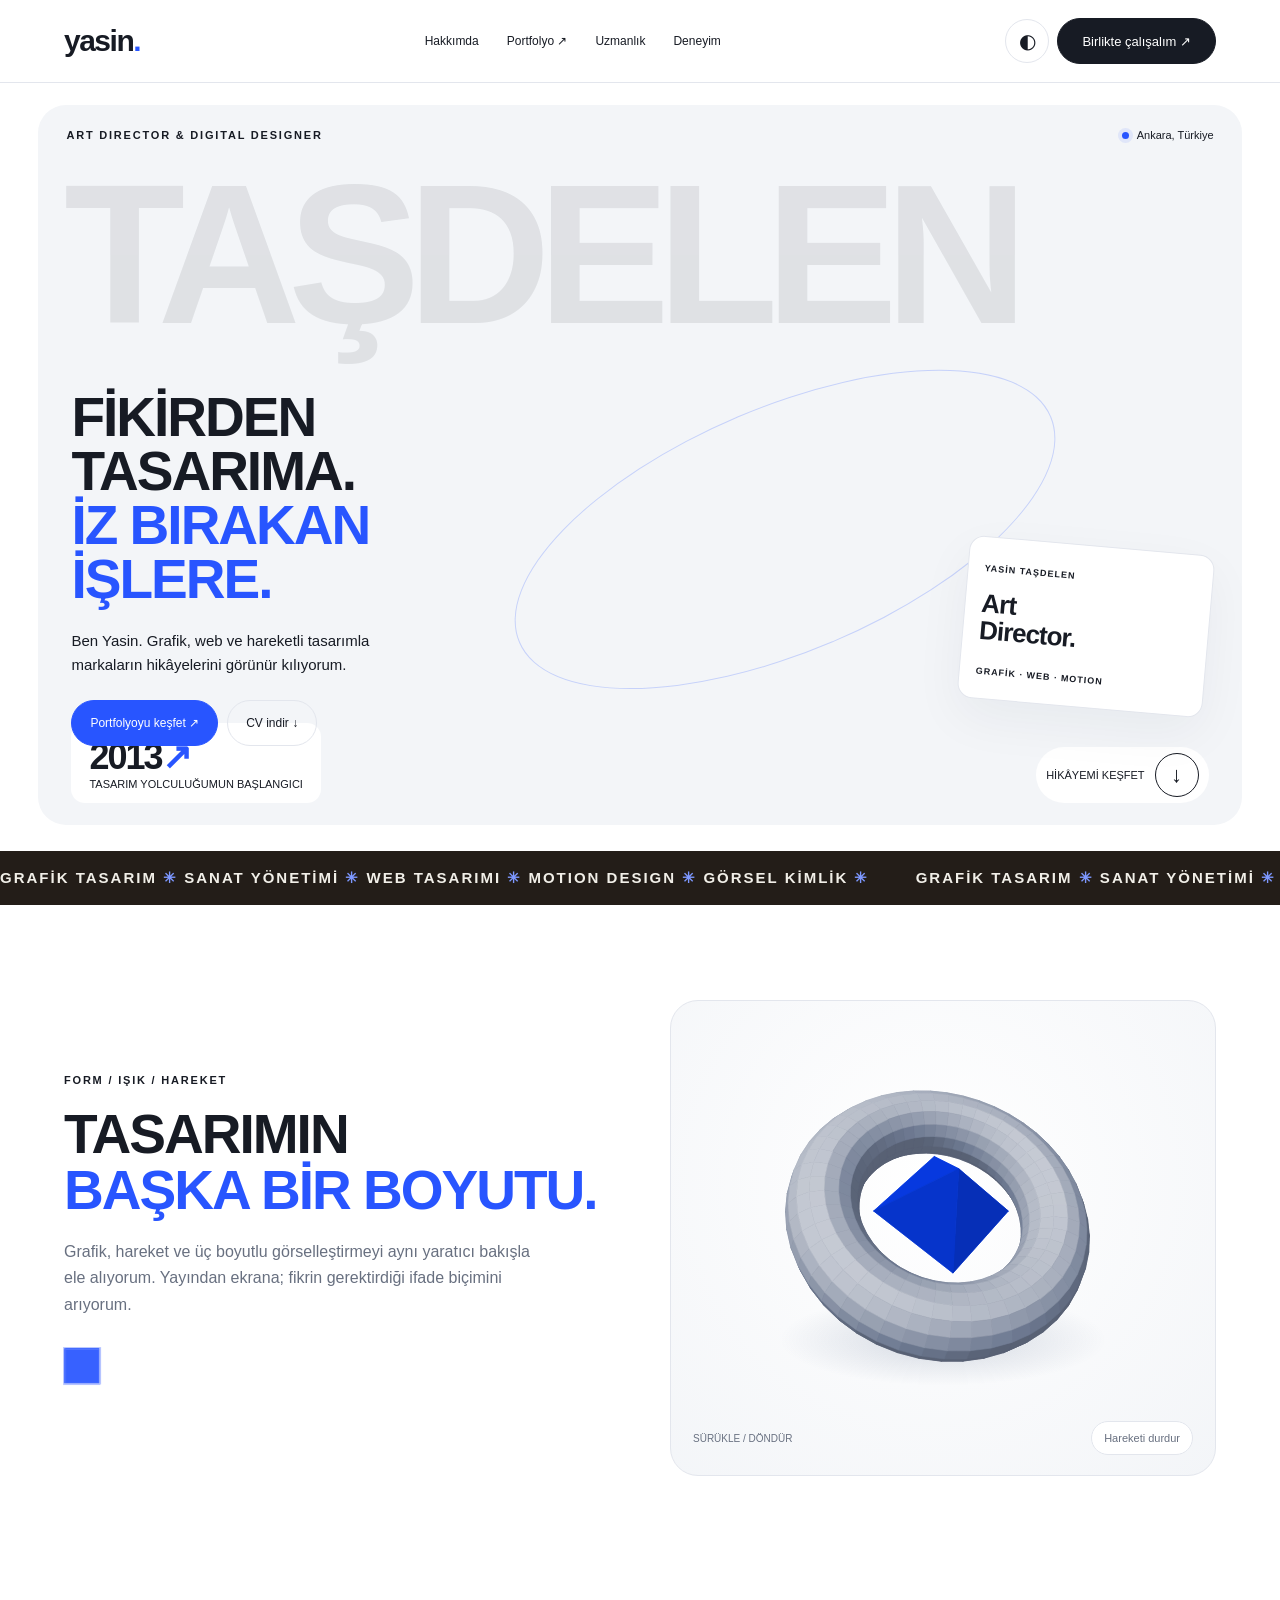
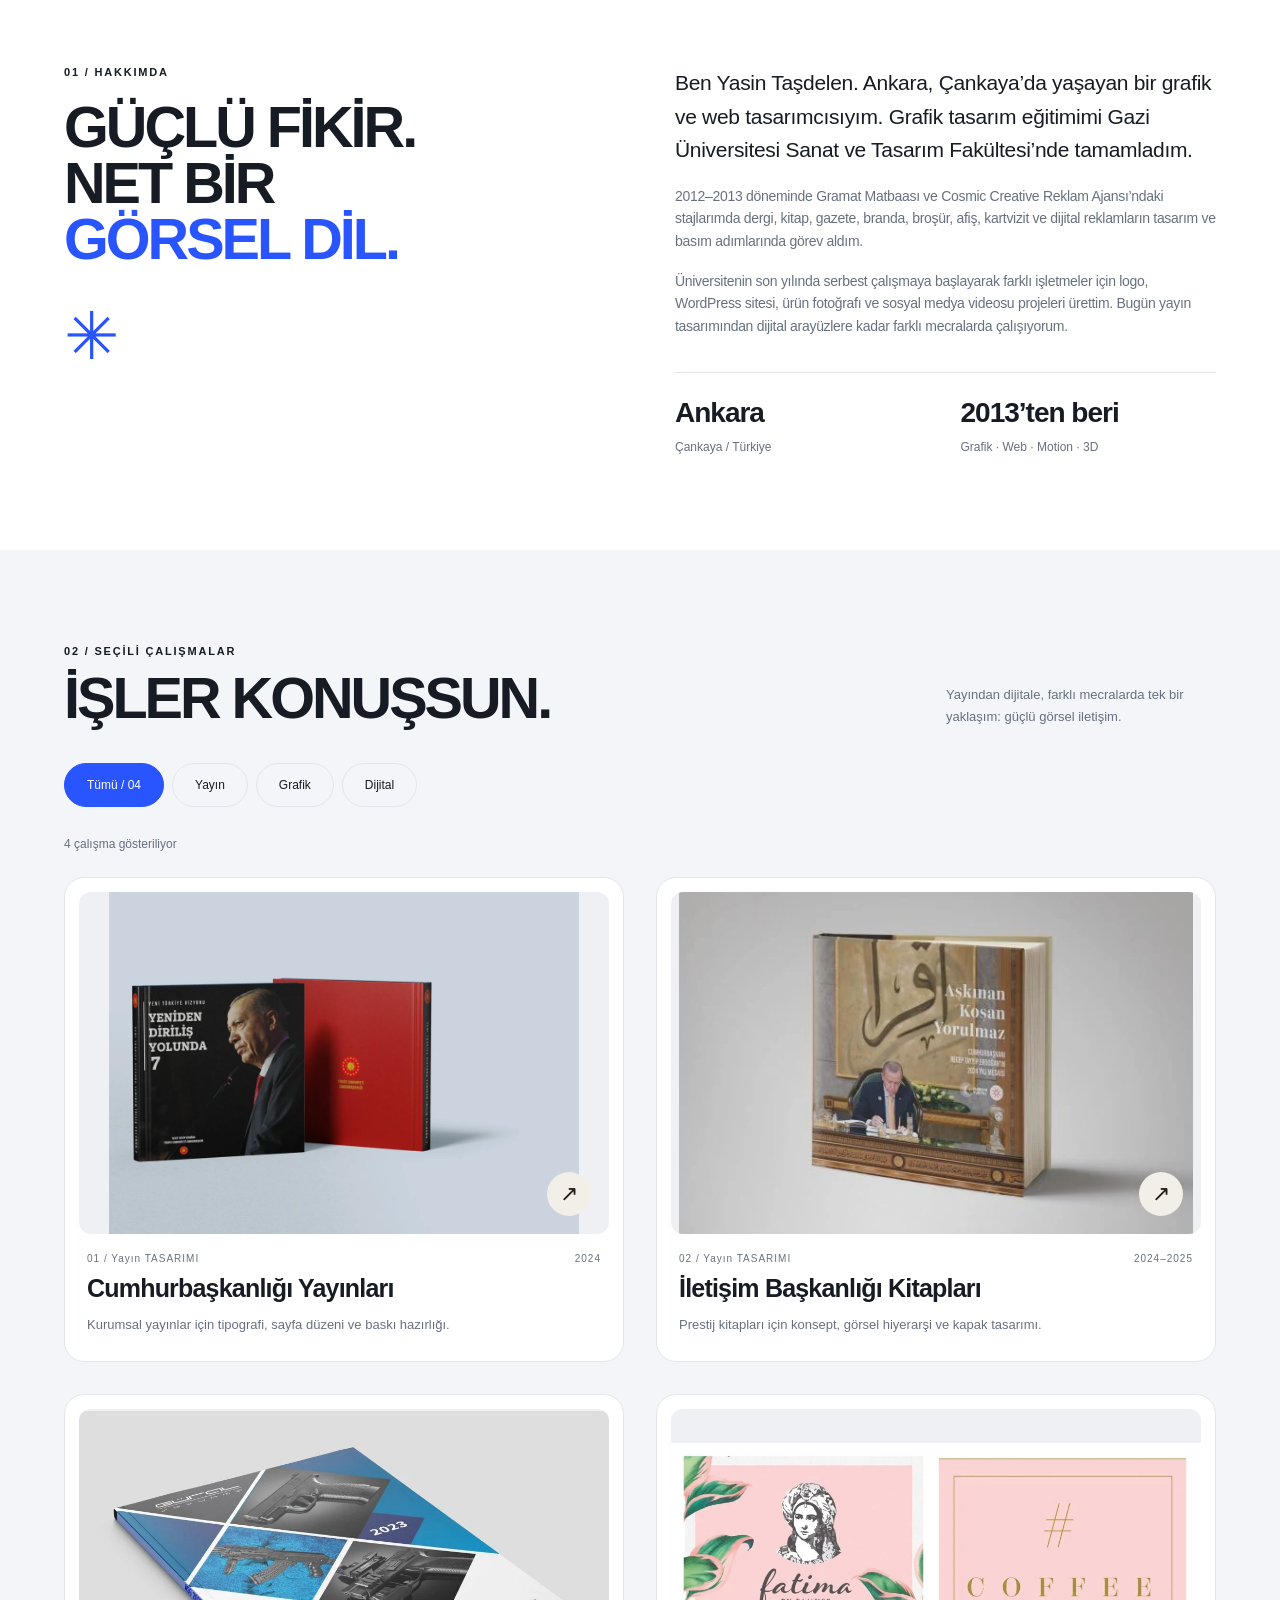
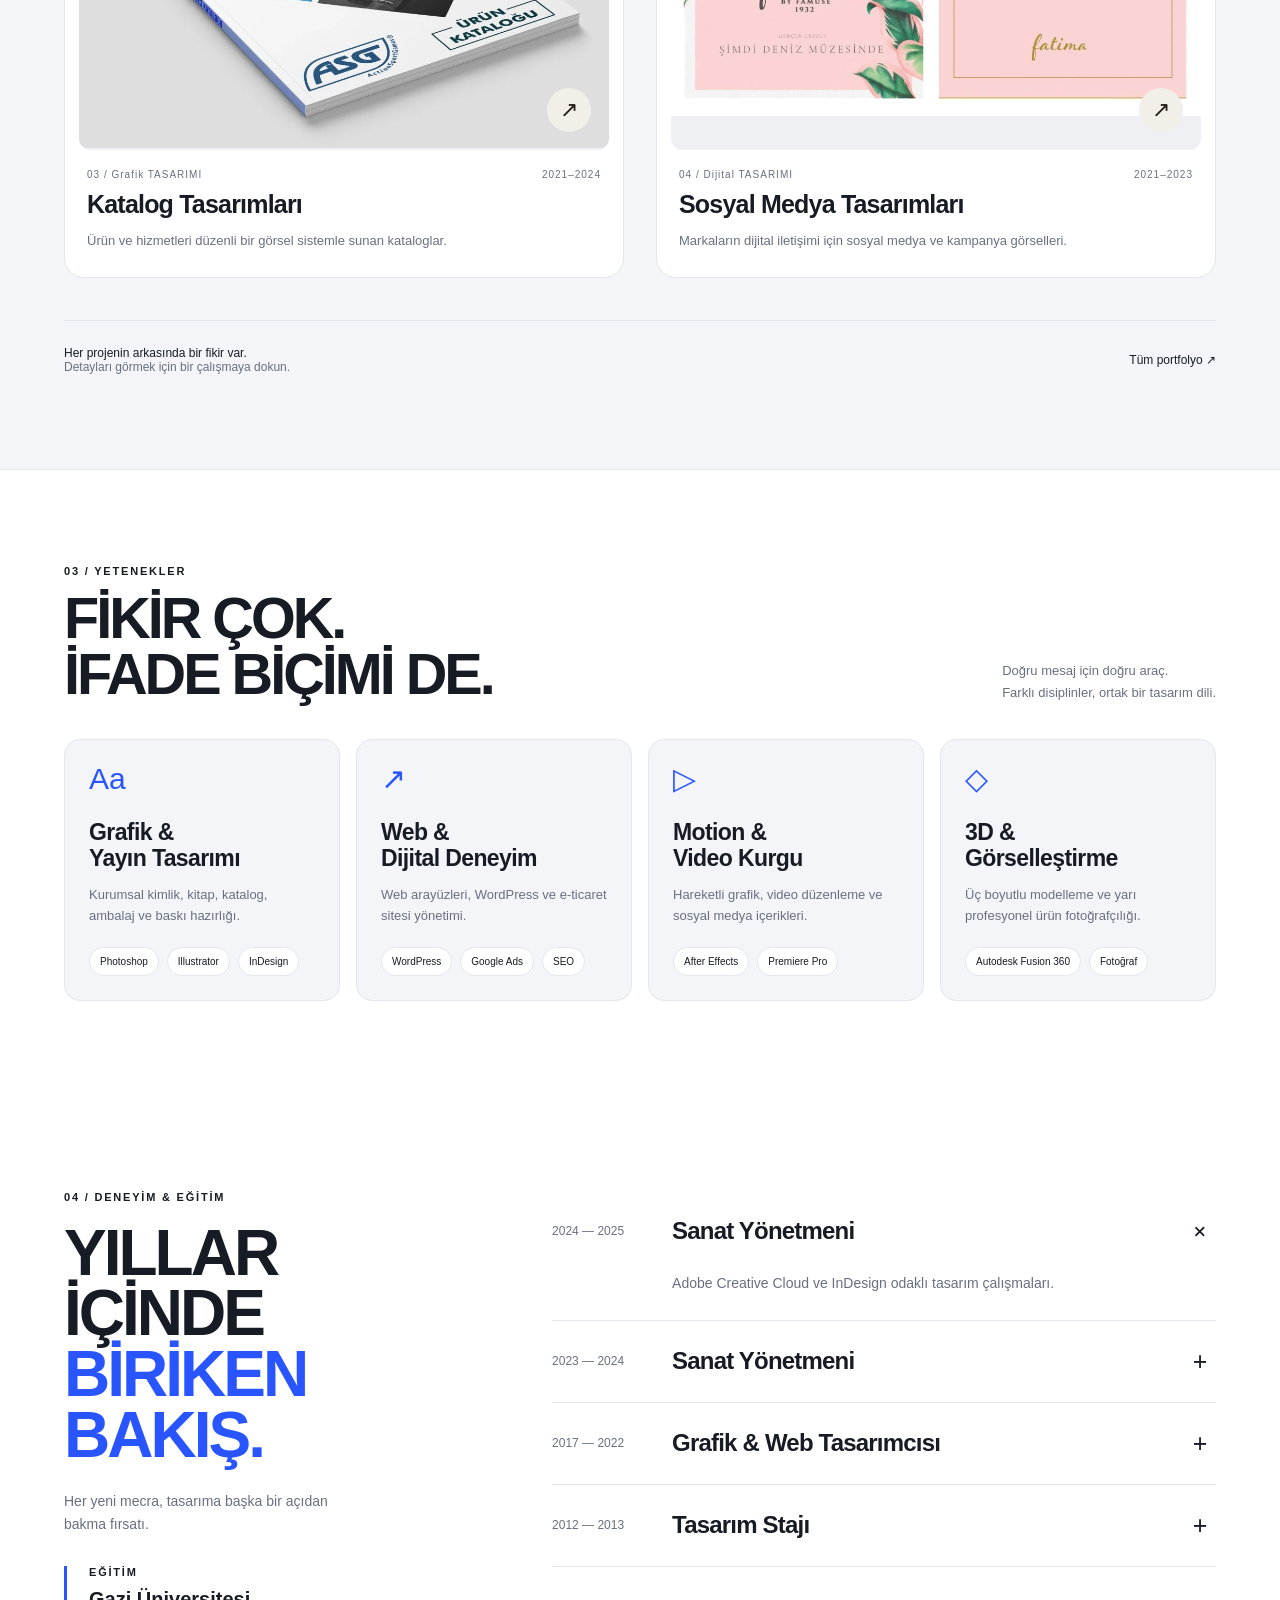
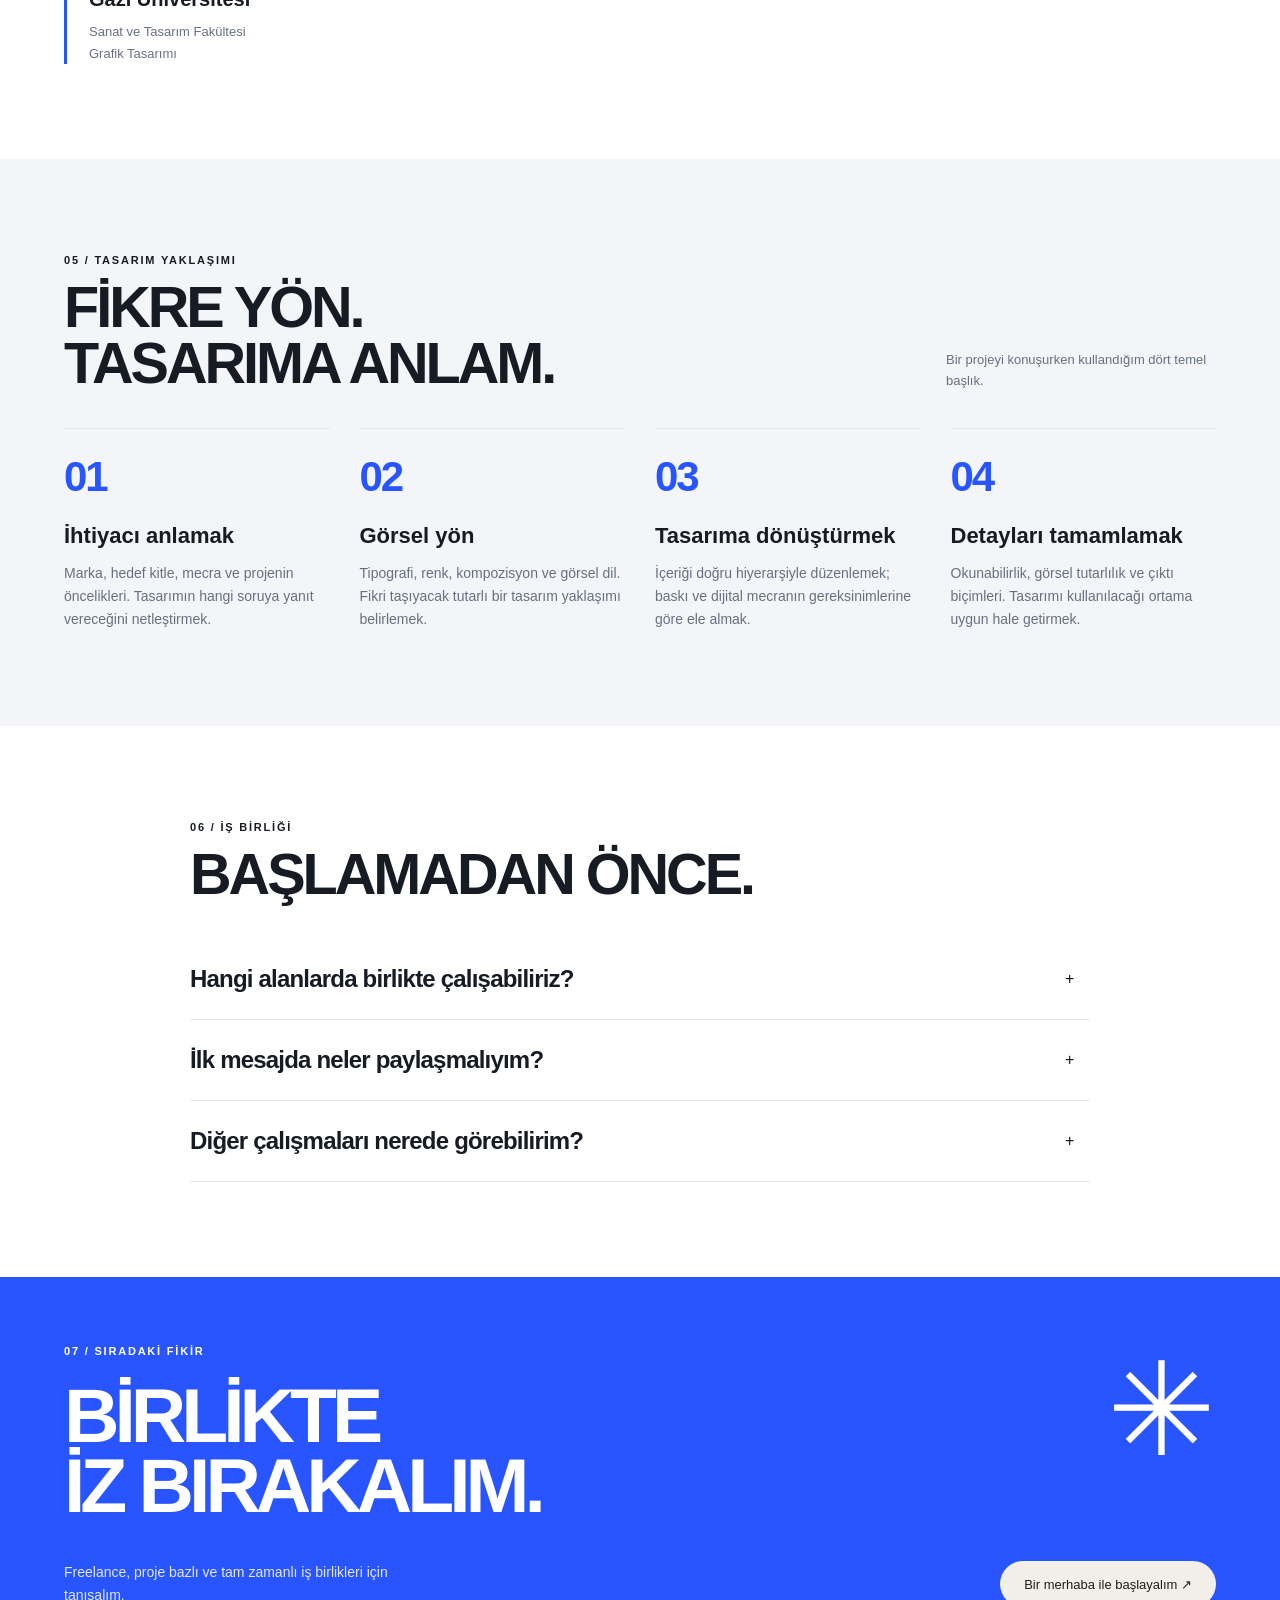
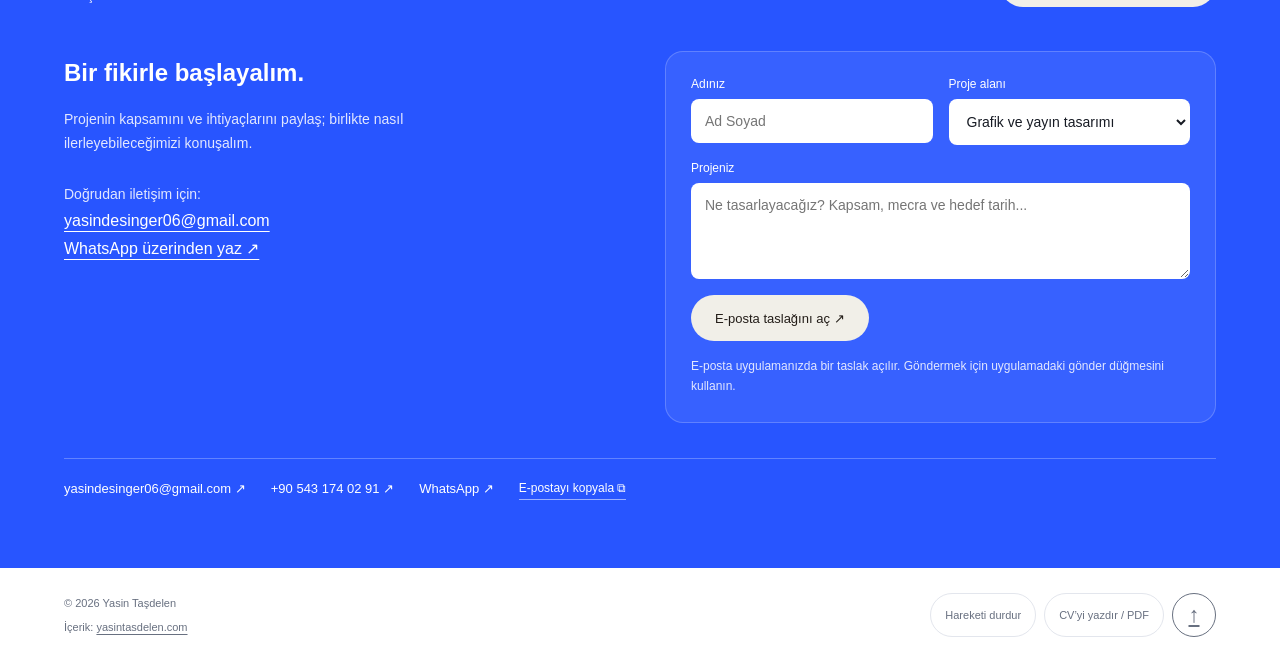
==== index.html @ 2d285dab "Add files via upload" ====
<!DOCTYPE html>
<html lang="tr"><head><meta charset="utf-8"><meta name="viewport" content="width=device-width, initial-scale=1"><meta name="theme-color" content="#f1efe8"><meta name="description" content="Yasin Taşdelen — Art Director, grafik ve web tasarımcısı. İnteraktif özgeçmiş ve seçili çalışmalar."><title>Yasin Taşdelen | Art Director & Dijital Tasarım Portfolyosu</title>
<link rel="stylesheet" href="site.css"></head><body>
<!-- YAYINLAMA: Bu paketteki tüm site dosyalarını ve assets klasörünü birlikte GitHub Pages deponuzun köküne yükleyin. Settings > Pages > Deploy from a branch > main > /(root) > Save. Ayrıntılar ZIP içindeki ONCE-BUNU-OKU.txt dosyasında. -->
<a class="skip" href="#main">İçeriğe geç</a><div class="progress" aria-hidden="true"></div>
<header><div class="nav wrap"><a class="brand" href="#main" aria-label="Yasin Taşdelen ana bölüm">yasin<span>.</span></a><nav id="navigation" aria-label="Ana menü"><a href="#hakkimda">Hakkımda</a><a href="portfolio.html">Portfolyo ↗</a><a href="#yetenekler">Uzmanlık</a><a href="#deneyim">Deneyim</a></nav><div class="nav-actions"><button class="icon-button" id="theme" aria-label="Koyu temayı aç" aria-pressed="false">◐</button><a class="pill" href="#iletisim">Birlikte çalışalım ↗</a><button class="icon-button menu-toggle" id="menu" aria-controls="navigation" aria-expanded="false" aria-label="Menüyü aç">☰</button></div></div></header>
<main id="main"><section class="hero wrap" aria-label="Yasin Taşdelen"><div class="hero-top"><span class="eyebrow">ART DIRECTOR & DIGITAL DESIGNER</span><span class="status"><i class="dot"></i> Ankara, Türkiye</span></div><div class="mega" aria-hidden="true">TAŞDELEN</div><div class="orbit" aria-hidden="true"></div><div class="hero-person"><img src="assets/original-0.png" alt="Yasin Taşdelen" width="768" height="768"></div><div class="hero-grid"><div class="hero-copy"><h1>FİKİRDEN<br>TASARIMA.<br><span class="blue">İZ BIRAKAN<br>İŞLERE.</span></h1><p>Ben Yasin. Grafik, web ve hareketli tasarımla markaların hikâyelerini görünür kılıyorum.</p><div class="hero-actions"><a class="pill blue-pill" href="portfolio.html">Portfolyoyu keşfet ↗</a><a class="pill outline" href="assets/Yasin-Tasdelen-CV.pdf" download="Yasin-Tasdelen-CV.pdf">CV indir ↓</a></div></div><div class="hero-right"><div class="role-label"><span class="eyebrow">YASİN TAŞDELEN</span><b>Art<br>Director.</b><span class="eyebrow">GRAFİK · WEB · MOTION</span></div></div></div><div class="hero-bottom"><div class="since"><b>2013<span class="blue">↗</span></b><span>TASARIM YOLCULUĞUMUN BAŞLANGICI</span></div><a href="#hakkimda" class="scroll">HİKÂYEMİ KEŞFET <span class="round">↓</span></a></div></section>
<div class="ticker" aria-hidden="true"><div class="ticker-inner"><span>GRAFİK TASARIM <b>✳</b> SANAT YÖNETİMİ <b>✳</b> WEB TASARIMI <b>✳</b> MOTION DESIGN <b>✳</b> GÖRSEL KİMLİK <b>✳</b>&nbsp; </span><span>GRAFİK TASARIM <b>✳</b> SANAT YÖNETİMİ <b>✳</b> WEB TASARIMI <b>✳</b> MOTION DESIGN <b>✳</b> GÖRSEL KİMLİK <b>✳</b>&nbsp; </span></div></div>
<section class="section wrap sculpture-section"><div class="sculpture-copy"><div class="eyebrow">FORM / IŞIK / HAREKET</div><h2>TASARIMIN<br><span class="blue">BAŞKA BİR BOYUTU.</span></h2><p>Grafik, hareket ve üç boyutlu görselleştirmeyi aynı yaratıcı bakışla ele alıyorum. Yayından ekrana; fikrin gerektirdiği ifade biçimini arıyorum.</p><div class="cube-wrap" aria-hidden="true"><div class="design-cube"><i></i><i></i><i></i><i></i><i></i><i></i></div></div></div><div class="sculpture-shell"><canvas data-sculpture tabindex="0" aria-label="Döndürülebilir üç boyutlu metal halka ve mavi çokyüzlü. Sürükleyin veya ok tuşlarını kullanın.">Üç boyutlu geometrik tasarım.</canvas><div class="sculpture-controls"><span>SÜRÜKLE / DÖNDÜR</span><button class="sculpture-toggle" type="button" aria-pressed="false">Hareketi durdur</button></div></div></section><section id="hakkimda" class="section wrap about reveal"><div><div class="eyebrow">01 / HAKKIMDA</div><h2>GÜÇLÜ FİKİR.<br>NET BİR<br><span class="blue">GÖRSEL DİL.</span></h2><span class="star" aria-hidden="true">✳</span></div><div class="about-copy"><p>Ben Yasin Taşdelen. Ankara, Çankaya’da yaşayan bir grafik ve web tasarımcısıyım. Grafik tasarım eğitimimi Gazi Üniversitesi Sanat ve Tasarım Fakültesi’nde tamamladım.</p><p>2012–2013 döneminde Gramat Matbaası ve Cosmic Creative Reklam Ajansı’ndaki stajlarımda dergi, kitap, gazete, branda, broşür, afiş, kartvizit ve dijital reklamların tasarım ve basım adımlarında görev aldım.</p><p>Üniversitenin son yılında serbest çalışmaya başlayarak farklı işletmeler için logo, WordPress sitesi, ürün fotoğrafı ve sosyal medya videosu projeleri ürettim. Bugün yayın tasarımından dijital arayüzlere kadar farklı mecralarda çalışıyorum.</p><div class="facts"><div><b>Ankara</b><span>Çankaya / Türkiye</span></div><div><b>2013’ten beri</b><span>Grafik · Web · Motion · 3D</span></div></div></div></section>
<section id="projeler" class="section portfolio"><div class="wrap"><div class="section-head reveal"><div><div class="eyebrow">02 / SEÇİLİ ÇALIŞMALAR</div><h2>İŞLER KONUŞSUN.</h2></div><p class="muted">Yayından dijitale, farklı mecralarda tek bir yaklaşım: güçlü görsel iletişim.</p></div><div class="filters" role="group" aria-label="Proje kategorisi"><button class="filter" data-filter="Tümü" aria-pressed="true">Tümü / 04</button><button class="filter" data-filter="Yayın" aria-pressed="false">Yayın</button><button class="filter" data-filter="Grafik" aria-pressed="false">Grafik</button><button class="filter" data-filter="Dijital" aria-pressed="false">Dijital</button></div><p class="filter-status" id="filter-status" role="status">4 çalışma gösteriliyor</p><div class="projects"><button class="project" data-index="0" data-category="Yayın" aria-label="Cumhurbaşkanlığı Yayınları projesini incele"><div class="project-image"><img src="[data-uri]" alt="Cumhurbaşkanlığı Yayınları çalışmasından örnek" loading="lazy"><span class="round">↗</span></div><div class="project-meta"><span>01 / Yayın TASARIMI</span><span>2024</span></div><h3>Cumhurbaşkanlığı Yayınları</h3><p class="project-caption">Kurumsal yayınlar için tipografi, sayfa düzeni ve baskı hazırlığı.</p></button><button class="project" data-index="1" data-category="Yayın" aria-label="İletişim Başkanlığı Kitapları projesini incele"><div class="project-image"><img src="[data-uri]" alt="İletişim Başkanlığı Kitapları çalışmasından örnek" loading="lazy"><span class="round">↗</span></div><div class="project-meta"><span>02 / Yayın TASARIMI</span><span>2024–2025</span></div><h3>İletişim Başkanlığı Kitapları</h3><p class="project-caption">Prestij kitapları için konsept, görsel hiyerarşi ve kapak tasarımı.</p></button><button class="project" data-index="2" data-category="Grafik" aria-label="Katalog Tasarımları projesini incele"><div class="project-image"><img src="[data-uri]" alt="Katalog Tasarımları çalışmasından örnek" loading="lazy"><span class="round">↗</span></div><div class="project-meta"><span>03 / Grafik TASARIMI</span><span>2021–2024</span></div><h3>Katalog Tasarımları</h3><p class="project-caption">Ürün ve hizmetleri düzenli bir görsel sistemle sunan kataloglar.</p></button><button class="project" data-index="3" data-category="Dijital" aria-label="Sosyal Medya Tasarımları projesini incele"><div class="project-image"><img src="[data-uri]" alt="Sosyal Medya Tasarımları çalışmasından örnek" loading="lazy"><span class="round">↗</span></div><div class="project-meta"><span>04 / Dijital TASARIMI</span><span>2021–2023</span></div><h3>Sosyal Medya Tasarımları</h3><p class="project-caption">Markaların dijital iletişimi için sosyal medya ve kampanya görselleri.</p></button></div><div class="portfolio-bottom"><span>Her projenin arkasında bir fikir var.<br><span class="muted">Detayları görmek için bir çalışmaya dokun.</span></span><a href="portfolio.html">Tüm portfolyo ↗</a></div></div></section>
<section id="yetenekler" class="section skills"><div class="wrap"><div class="section-head reveal"><div><div class="eyebrow">03 / YETENEKLER</div><h2>FİKİR ÇOK.<br>İFADE BİÇİMİ DE.</h2></div><p class="muted">Doğru mesaj için doğru araç.<br>Farklı disiplinler, ortak bir tasarım dili.</p></div><div class="skill-grid"><article class="skill-card reveal"><div class="skill-icon" aria-hidden="true">Aa</div><h3>Grafik &<br>Yayın Tasarımı</h3><p>Kurumsal kimlik, kitap, katalog, ambalaj ve baskı hazırlığı.</p><div class="tags"><span>Photoshop</span><span>Illustrator</span><span>InDesign</span></div></article><article class="skill-card reveal"><div class="skill-icon" aria-hidden="true">↗</div><h3>Web &<br>Dijital Deneyim</h3><p>Web arayüzleri, WordPress ve e-ticaret sitesi yönetimi.</p><div class="tags"><span>WordPress</span><span>Google Ads</span><span>SEO</span></div></article><article class="skill-card reveal"><div class="skill-icon" aria-hidden="true">▷</div><h3>Motion &<br>Video Kurgu</h3><p>Hareketli grafik, video düzenleme ve sosyal medya içerikleri.</p><div class="tags"><span>After Effects</span><span>Premiere Pro</span></div></article><article class="skill-card reveal"><div class="skill-icon" aria-hidden="true">◇</div><h3>3D &<br>Görselleştirme</h3><p>Üç boyutlu modelleme ve yarı profesyonel ürün fotoğrafçılığı.</p><div class="tags"><span>Autodesk Fusion 360</span><span>Fotoğraf</span></div></article></div></div></section><section id="deneyim" class="section wrap experience reveal"><div><div class="eyebrow">04 / DENEYİM & EĞİTİM</div><h2>YILLAR İÇİNDE<br><span class="blue">BİRİKEN BAKIŞ.</span></h2><p class="intro">Her yeni mecra, tasarıma başka bir açıdan bakma fırsatı.</p><div class="education"><div class="eyebrow">EĞİTİM</div><h3>Gazi Üniversitesi</h3><p>Sanat ve Tasarım Fakültesi<br>Grafik Tasarımı</p></div></div><div><details open><summary><span class="year">2024 — 2025</span><strong>Sanat Yönetmeni</strong><span class="plus" aria-hidden="true">+</span></summary><p>Adobe Creative Cloud ve InDesign odaklı tasarım çalışmaları.</p></details><details><summary><span class="year">2023 — 2024</span><strong>Sanat Yönetmeni</strong><span class="plus" aria-hidden="true">+</span></summary><p>Adobe Creative Cloud ve WordPress ile görsel ve dijital tasarım.</p></details><details><summary><span class="year">2017 — 2022</span><strong>Grafik & Web Tasarımcısı</strong><span class="plus" aria-hidden="true">+</span></summary><p>Adobe Creative Cloud ve WordPress odaklı grafik ve web tasarımı.</p></details><details><summary><span class="year">2012 — 2013</span><strong>Tasarım Stajı</strong><span class="plus" aria-hidden="true">+</span></summary><p>Gramat Matbaası ve Cosmic Creative Reklam Ajansı. Yayın, basılı materyal ve dijital reklamların tasarım ve basım süreçlerinde görev aldım.</p></details></div></section>

<section id="yaklasim" class="section process"><div class="wrap"><div class="section-head"><div><div class="eyebrow">05 / TASARIM YAKLAŞIMI</div><h2>FİKRE YÖN.<br>TASARIMA ANLAM.</h2></div><p class="muted">Bir projeyi konuşurken kullandığım dört temel başlık.</p></div><div class="process-grid"><article><span class="step-number">01</span><h3>İhtiyacı anlamak</h3><p>Marka, hedef kitle, mecra ve projenin öncelikleri. Tasarımın hangi soruya yanıt vereceğini netleştirmek.</p></article><article><span class="step-number">02</span><h3>Görsel yön</h3><p>Tipografi, renk, kompozisyon ve görsel dil. Fikri taşıyacak tutarlı bir tasarım yaklaşımı belirlemek.</p></article><article><span class="step-number">03</span><h3>Tasarıma dönüştürmek</h3><p>İçeriği doğru hiyerarşiyle düzenlemek; baskı ve dijital mecranın gereksinimlerine göre ele almak.</p></article><article><span class="step-number">04</span><h3>Detayları tamamlamak</h3><p>Okunabilirlik, görsel tutarlılık ve çıktı biçimleri. Tasarımı kullanılacağı ortama uygun hale getirmek.</p></article></div></div></section>
<section class="section wrap faq"><div class="section-head"><div><div class="eyebrow">06 / İŞ BİRLİĞİ</div><h2>BAŞLAMADAN ÖNCE.</h2></div></div><details><summary><strong>Hangi alanlarda birlikte çalışabiliriz?</strong><span>+</span></summary><p>Yayın ve grafik tasarımı, marka kimliği, web arayüzleri, sosyal medya içerikleri, motion ve video kurgu alanlarında projenizi konuşabiliriz.</p></details><details><summary><strong>İlk mesajda neler paylaşmalıyım?</strong><span>+</span></summary><p>Projenin amacı, hedef kitlesi, kullanılacağı mecralar, ihtiyaç duyulan çıktılar ve varsa hedef teslim tarihi başlangıç için yeterli bir çerçeve sağlar.</p></details><details><summary><strong>Diğer çalışmaları nerede görebilirim?</strong><span>+</span></summary><p>Ayrı portfolyo sayfasında kategoriye göre filtreleme yapabilir, görselleri büyütebilir ve video çalışmalarını açabilirsiniz. Özgün proje sayfalarının bağlantıları da her çalışmanın detayında yer alır.</p></details></section>
<section id="iletisim" class="contact"><div class="wrap"><div class="contact-top"><div><div class="eyebrow">07 / SIRADAKİ FİKİR</div><h2>BİRLİKTE<br>İZ BIRAKALIM.</h2></div><span class="star" aria-hidden="true">✳</span></div><div class="contact-row"><p>Freelance, proje bazlı ve tam zamanlı iş birlikleri için tanışalım.</p><a class="pill" href="mailto:yasindesinger06@gmail.com">Bir merhaba ile başlayalım ↗</a></div><div class="brief"><div class="contact-detail"><h3>Bir fikirle başlayalım.</h3><p>Projenin kapsamını ve ihtiyaçlarını paylaş; birlikte nasıl ilerleyebileceğimizi konuşalım.</p><br><p>Doğrudan iletişim için:</p><a href="mailto:yasindesinger06@gmail.com">yasindesinger06@gmail.com</a><br><a href="https://wa.me/905431740291" target="_blank" rel="noopener noreferrer">WhatsApp üzerinden yaz ↗</a></div><form class="brief-form" id="brief-form"><label>Adınız<input name="name" autocomplete="name" required maxlength="100" placeholder="Ad Soyad"></label><label>Proje alanı<select name="service"><option>Grafik ve yayın tasarımı</option><option>Web ve dijital tasarım</option><option>Motion ve video</option><option>3D ve görselleştirme</option><option>Diğer / İş birliği</option></select></label><label class="full">Projeniz<textarea name="message" required maxlength="2500" placeholder="Ne tasarlayacağız? Kapsam, mecra ve hedef tarih..."></textarea></label><button class="pill full" type="submit">E-posta taslağını aç ↗</button><p class="brief-note full">E-posta uygulamanızda bir taslak açılır. Göndermek için uygulamadaki gönder düğmesini kullanın.</p></form></div><div class="contact-links"><a href="mailto:yasindesinger06@gmail.com">yasindesinger06@gmail.com ↗</a><a href="tel:+905431740291">+90 543 174 02 91 ↗</a><a href="https://wa.me/905431740291" target="_blank" rel="noopener noreferrer">WhatsApp ↗</a><button class="copy" id="copy">E-postayı kopyala ⧉</button></div></div></section></main>
<footer class="wrap footer"><div>© 2026 Yasin Taşdelen<br><br>İçerik: <a href="https://yasintasdelen.com/" target="_blank" rel="noopener noreferrer">yasintasdelen.com</a></div><div class="tools"><button id="motion" aria-pressed="false">Hareketi durdur</button><button id="print">CV’yi yazdır / PDF</button><a href="#main" class="round" aria-label="Başa dön">↑</a></div></footer>
<dialog id="project-dialog" aria-labelledby="modal-title"><button class="close" aria-label="Proje detayını kapat">×</button><img class="modal-image" id="modal-image" alt=""><div class="modal-body"><div class="eyebrow" id="modal-meta"></div><h2 id="modal-title"></h2><p id="modal-description"></p><p class="muted" id="modal-tools"></p><div class="case-grid"><div><h3>TASARIM ODAĞI</h3><p id="case-focus"></p></div><div><h3>KAPSAM</h3><ul id="case-scope"></ul></div></div><a class="pill" id="modal-link" target="_blank" rel="noopener noreferrer">Projenin tamamını gör ↗</a></div></dialog><div class="toast" role="status" aria-live="polite"></div>
<script>
'use strict';
const projects=[["cumhurbaskanligi-kitaplari", "Cumhurbaşkanlığı Yayınları", "Yayın", "2024", "Kurumsal yayınlar için tipografi, mizanpaj ve baskı hazırlığı.", "InDesign · Photoshop · Dizgi"], ["iletisim-baskanligi-kitaplari", "İletişim Başkanlığı Kitapları", "Yayın", "2024–2025", "Prestij kitaplarında konsept, görsel hiyerarşi ve kapak tasarımı.", "InDesign · Photoshop"], ["kataloglar", "Katalog Tasarımları", "Grafik", "2021–2024", "Ürün ve hizmetleri tutarlı bir yayın sistemiyle sunan katalog çalışmaları.", "InDesign · Photoshop · Illustrator"], ["sosyal-medya-tasarimlari", "Sosyal Medya Tasarımları", "Dijital", "2021–2023", "Markalar için post, story, carousel ve kampanya görselleri.", "Görsel kimlik · Dijital içerik"]];
const dialog=document.querySelector('dialog');let previousFocus;
document.querySelectorAll('.project').forEach(button=>button.addEventListener('click',()=>{const p=projects[Number(button.dataset.index)];previousFocus=button;document.getElementById('modal-image').src=button.querySelector('img').src;document.getElementById('modal-image').alt=p[1];document.getElementById('modal-title').textContent=p[1];document.getElementById('modal-meta').textContent=p[2]+' / '+p[3];document.getElementById('modal-description').textContent=p[4];document.getElementById('modal-tools').textContent=p[5];document.getElementById('modal-link').href='https://yasintasdelen.com/'+p[0]+'/';dialog.showModal();document.body.style.overflow='hidden'}));
dialog.querySelector('.close').addEventListener('click',()=>dialog.close());dialog.addEventListener('close',()=>{document.body.style.overflow='';previousFocus?.focus()});dialog.addEventListener('click',e=>{if(e.target===dialog){const r=dialog.getBoundingClientRect();if(e.clientX<r.left||e.clientX>r.right||e.clientY<r.top||e.clientY>r.bottom)dialog.close()}});
document.querySelectorAll('.filter').forEach(button=>button.addEventListener('click',()=>{document.querySelectorAll('.filter').forEach(b=>b.setAttribute('aria-pressed',String(b===button)));document.querySelectorAll('.project').forEach(c=>c.hidden=button.dataset.filter!=='Tümü'&&c.dataset.category!==button.dataset.filter)}));
const menu=document.getElementById('menu'),nav=document.getElementById('navigation');function closeMenu(){nav.classList.remove('open');menu.setAttribute('aria-expanded','false');menu.setAttribute('aria-label','Menüyü aç');menu.textContent='☰'}menu.addEventListener('click',()=>{const open=!nav.classList.contains('open');nav.classList.toggle('open',open);menu.setAttribute('aria-expanded',String(open));menu.setAttribute('aria-label',open?'Menüyü kapat':'Menüyü aç');menu.textContent=open?'×':'☰'});nav.querySelectorAll('a').forEach(a=>a.addEventListener('click',closeMenu));document.addEventListener('keydown',e=>{if(e.key==='Escape'){closeMenu()}});
const theme=document.getElementById('theme');function setTheme(dark){document.body.classList.toggle('dark',dark);theme.setAttribute('aria-pressed',String(dark));theme.setAttribute('aria-label',dark?'Açık temayı aç':'Koyu temayı aç')}try{setTheme(localStorage.getItem('yt-portfolio-theme')==='dark')}catch(e){}theme.addEventListener('click',()=>{const dark=!document.body.classList.contains('dark');setTheme(dark);try{localStorage.setItem('yt-portfolio-theme',dark?'dark':'light')}catch(e){}});
let timer;function toast(text){const t=document.querySelector('.toast');t.textContent=text;t.classList.add('show');clearTimeout(timer);timer=setTimeout(()=>t.classList.remove('show'),3000)}document.getElementById('copy').addEventListener('click',async()=>{const value='yasindesinger06@gmail.com';try{await navigator.clipboard.writeText(value);toast('E-posta adresi kopyalandı')}catch(e){const input=document.createElement('textarea');input.value=value;input.style.cssText='position:fixed;top:0;left:0';document.body.append(input);input.select();let success=false;try{success=document.execCommand('copy')}catch(e){}input.remove();toast(success?'E-posta adresi kopyalandı':'E-posta: '+value)}});
document.getElementById('motion').addEventListener('click',e=>{const paused=document.body.classList.toggle('paused');e.currentTarget.setAttribute('aria-pressed',String(paused));e.currentTarget.textContent=paused?'Hareketi başlat':'Hareketi durdur'});
let detailStates=[];window.addEventListener('beforeprint',()=>{detailStates=[...document.querySelectorAll('details')].map(x=>x.open);document.querySelectorAll('details').forEach(x=>x.open=true)});window.addEventListener('afterprint',()=>document.querySelectorAll('details').forEach((x,i)=>x.open=detailStates[i]));document.getElementById('print').addEventListener('click',()=>window.print());
const reduced=matchMedia('(prefers-reduced-motion: reduce)');if('IntersectionObserver' in window){document.documentElement.classList.add('js');const obs=new IntersectionObserver(entries=>entries.forEach(e=>{if(e.isIntersecting){e.target.classList.remove('pending');obs.unobserve(e.target)}}),{threshold:.08});document.querySelectorAll('.reveal').forEach(x=>{x.classList.add('pending');obs.observe(x)})}
const hero=document.querySelector('.hero'),portrait=document.querySelector('.hero-person');hero.addEventListener('pointermove',e=>{if(e.pointerType!=='mouse'||reduced.matches||document.body.classList.contains('paused'))return;const r=hero.getBoundingClientRect();portrait.style.setProperty('--px',((e.clientX-r.left)/r.width-.5)*14+'px');portrait.style.setProperty('--py',((e.clientY-r.top)/r.height-.5)*8+'px')});hero.addEventListener('pointerleave',()=>{portrait.style.setProperty('--px','0px');portrait.style.setProperty('--py','0px')});
const sections=[...document.querySelectorAll('main section[id]')];function updateScroll(){const max=document.documentElement.scrollHeight-innerHeight;document.querySelector('.progress').style.width=(max>0?scrollY/max*100:0)+'%';let id='';sections.forEach(s=>{if(s.getBoundingClientRect().top<180)id=s.id});nav.querySelectorAll('a').forEach(a=>{const active=a.hash==='#'+id;a.classList.toggle('active',active);if(active)a.setAttribute('aria-current','location');else a.removeAttribute('aria-current')})}let scheduled=false;addEventListener('scroll',()=>{if(!scheduled){requestAnimationFrame(()=>{updateScroll();scheduled=false});scheduled=true}},{passive:true});updateScroll();

const caseDetails=[
 {focus:'Kurumsal yayınlarda içeriği okunabilir ve tutarlı bir görsel düzen içinde sunmak. Tipografi, sayfa ritmi ve baskıya uygun hazırlık bu çalışma grubunun odağında.',scope:['Tipografi ve dizgi','Mizanpaj ve sayfa düzeni','Baskı hazırlığı']},
 {focus:'Prestij kitaplarında konsept ile içerik arasındaki bağı güçlendirmek. Kapak ve iç sayfalarda görsel hiyerarşiyi bir bütün olarak ele almak.',scope:['Yayın konsepti','Görsel hiyerarşi','Kapak tasarımı']},
 {focus:'Ürün ve hizmet bilgisini kolay izlenebilir bir yayın sistemiyle sunmak. Görsellerin, başlıkların ve açıklamaların dengeli bir düzende bir araya gelmesi.',scope:['Katalog tasarımı','Ürün ve hizmet sunumu','Sayfa düzeni']},
 {focus:'Markanın mesajını dijital mecrada görünür kılmak. Farklı paylaşım biçimlerinde görsel kimliği koruyan bir içerik dili oluşturmak.',scope:['Post ve story','Carousel tasarımı','Kampanya görselleri']}
];
document.querySelectorAll('.project').forEach(b=>b.addEventListener('click',()=>{const d=caseDetails[Number(b.dataset.index)];document.getElementById('case-focus').textContent=d.focus;const ul=document.getElementById('case-scope');ul.replaceChildren(...d.scope.map(t=>{const li=document.createElement('li');li.textContent=t;return li}));dialog.scrollTop=0}));
document.querySelectorAll('.filter').forEach(b=>b.addEventListener('click',()=>{document.getElementById('filter-status').textContent=[...document.querySelectorAll('.project')].filter(p=>!p.hidden).length+' çalışma gösteriliyor'}));
document.getElementById('brief-form').addEventListener('submit',e=>{e.preventDefault();const data=new FormData(e.currentTarget);const subject='Portfolyo üzerinden: '+data.get('service');const body='Merhaba Yasin,\n\nBen '+data.get('name')+'.\n\n'+data.get('message')+'\n\nİlgi alanı: '+data.get('service');location.href='mailto:yasindesinger06@gmail.com?subject='+encodeURIComponent(subject)+'&body='+encodeURIComponent(body)});
</script><script src="sculpture.js"></script></body></html>
---- site.css ----
:root{--paper:#f1efe8;--ink:#231d18;--blue:#214bff;--muted:#6e6a64;--line:#cfcac1;--panel:#e6e2d9;--white:#fff;--ease:cubic-bezier(.2,.8,.2,1)}*{box-sizing:border-box}html{scroll-behavior:smooth;scroll-padding-top:92px}body{margin:0;background:var(--paper);color:var(--ink);font-family:Arial,Helvetica,sans-serif;-webkit-font-smoothing:antialiased}body.dark{--paper:#211e1b;--ink:#f1efe8;--muted:#b7b1a8;--line:#514b44;--panel:#302b26;--blue:#8fa4ff}a{color:inherit;text-decoration:none}button{color:inherit;font:inherit;cursor:pointer}button,a{-webkit-tap-highlight-color:transparent}button{border:0}button:focus-visible,a:focus-visible,summary:focus-visible{outline:3px solid var(--blue);outline-offset:5px}::selection{color:white;background:#214bff}img{max-width:100%;display:block}h1,h2,h3,p{margin:0}p{line-height:1.65}button[hidden], [hidden]{display:none!important}.wrap{width:min(1320px,92%);margin:auto}.eyebrow{font-size:11px;font-weight:700;letter-spacing:1.8px;text-transform:uppercase}.muted{color:var(--muted)}.blue{color:var(--blue)}.pill{display:inline-flex;align-items:center;justify-content:center;gap:24px;min-height:48px;padding:0 24px;border-radius:99px;background:var(--ink);color:var(--paper);font-size:13px;border:1px solid var(--ink);transition:transform .25s,background .25s}.pill:hover{transform:translateY(-3px)}.pill.outline{background:transparent;color:var(--ink);border-color:var(--line)}.round{display:inline-flex;align-items:center;justify-content:center;width:44px;height:44px;border:1px solid currentColor;border-radius:50%;font-size:22px}.skip{position:fixed;top:-100px;z-index:100;background:var(--paper);padding:12px}.skip:focus{top:0}.progress{height:3px;position:fixed;top:0;left:0;background:var(--blue);width:0;z-index:100}.nav{height:82px;display:flex;align-items:center;justify-content:space-between;gap:20px;border-bottom:1px solid var(--line)}header{position:sticky;top:0;z-index:30;background:var(--paper)}.brand{font-size:23px;font-weight:900;letter-spacing:-1.5px}.brand span{color:var(--blue)}nav{display:flex;gap:28px;align-items:center}nav a{font-size:12px}nav a:hover,nav a.active{color:var(--blue)}.nav-actions{display:flex;gap:8px;align-items:center}.icon-button{background:transparent;border:1px solid var(--line);width:44px;height:44px;border-radius:50%;font-size:20px}.menu-toggle{display:none}.hero{position:relative;isolation:isolate;min-height:750px;padding-top:22px;overflow:hidden}.hero-top{display:flex;justify-content:space-between;margin-bottom:10px}.status{display:flex;align-items:center;gap:8px;font-size:11px}.dot{width:7px;height:7px;background:var(--blue);border-radius:50%;box-shadow:0 0 0 4px #214bff16}.mega{font-size:clamp(85px,17.2vw,246px);letter-spacing:-.085em;line-height:.9;font-weight:900;white-space:nowrap;position:relative;z-index:-2;margin-left:-.012em}.hero-grid{display:grid;grid-template-columns:1fr 1.5fr .7fr;min-height:440px;align-items:center}.hero-copy{position:relative;z-index:3;padding-top:10px;max-width:370px}.hero-copy h1{font-size:clamp(34px,3.65vw,53px);font-weight:900;line-height:.98;letter-spacing:-2px}.hero-copy p{font-size:14px;max-width:275px;margin:22px 0}.hero-copy .pill{gap:20px}.hero-person{position:absolute;z-index:-1;width:min(59vw,820px);left:25%;bottom:0;transform:translate(var(--px,0px),var(--py,0px));transition:transform .6s ease-out;pointer-events:none}.hero-person img{width:100%;height:auto;filter:grayscale(1);mask-image:linear-gradient(to bottom,black 93%,transparent)}.orbit{position:absolute;left:34%;top:39%;width:59%;height:29%;border:14px solid transparent;border-top-color:#aaa59e;border-bottom-color:#d6d3cc;border-radius:50%;transform:rotate(-23deg);z-index:-2;box-shadow:inset 0 4px 2px #fff,0 5px 1px #706d68;opacity:.85}.hero-right{grid-column:3;align-self:end;z-index:3;margin-bottom:76px}.role-label{background:var(--paper);border:1px solid var(--line);padding:20px 16px;transform:rotate(4deg);box-shadow:5px 5px 0 #231d180b}.role-label b{display:block;font-size:26px;letter-spacing:-1px;line-height:1.05;margin:15px 0}.role-label .eyebrow{font-size:9px;letter-spacing:1px}.hero-bottom{position:absolute;bottom:20px;left:0;right:0;display:flex;justify-content:space-between;align-items:end;font-size:11px}.hero-bottom .since b{font-size:36px;letter-spacing:-2px;display:block}.hero-bottom .scroll{display:flex;align-items:center;gap:10px;background:var(--paper);padding:6px 10px;border-radius:50px}.star{display:inline-block;font-size:66px;color:var(--blue);animation:spin 24s linear infinite;line-height:1}.ticker{overflow:hidden;background:#231d18;color:#f1efe8;padding:23px 0}.ticker-inner{display:flex;gap:40px;white-space:nowrap;width:max-content;animation:marquee 34s linear infinite;font-weight:800;font-size:22px;letter-spacing:-.6px}.ticker b{color:#7d98ff}.section{padding:85px 0}.section-head{display:flex;justify-content:space-between;align-items:end;gap:24px;margin-bottom:36px}.section-head h2,.about h2{font-size:clamp(40px,5vw,70px);line-height:.97;letter-spacing:-3px;font-weight:900}.section-head .eyebrow{margin-bottom:14px}.section-head p{font-size:13px;max-width:270px}.about{display:grid;grid-template-columns:1fr 1fr;gap:100px}.about-copy>p{font-size:19px;line-height:1.6;letter-spacing:-.3px}.about-copy>p+p{font-size:14px;color:var(--muted);margin-top:18px}.facts{display:grid;grid-template-columns:1fr 1fr;gap:30px;margin-top:35px;padding-top:24px;border-top:1px solid var(--line)}.facts b{font-size:28px;letter-spacing:-1px;display:block;margin-bottom:8px}.facts span{font-size:12px;color:var(--muted)}.about .eyebrow{margin-bottom:22px}.about .star{margin-top:35px}.portfolio{background:#231d18;color:#f1efe8}.portfolio .muted{color:#bcb5ab}.filters{display:flex;gap:8px;flex-wrap:wrap;margin:0 0 28px}.filter{border:1px solid #5b534a;background:transparent;color:#f1efe8;border-radius:30px;padding:12px 22px;font-size:12px;min-height:44px}.filter[aria-pressed=true]{background:#f1efe8;color:#231d18;border-color:#f1efe8}.projects{display:grid;grid-template-columns:1fr 1fr;gap:38px 26px}.project{text-align:left;background:none;padding:0;color:inherit;min-width:0}.project-image{position:relative;overflow:hidden;aspect-ratio:1.5;background:#dedbd2}.project-image img{width:100%;height:100%;object-fit:cover;transition:transform .7s var(--ease)}.project:hover img{transform:scale(1.045)}.project-image .round{position:absolute;right:18px;bottom:18px;background:#f1efe8;color:#231d18;border:0;transition:transform .4s}.project:hover .round{transform:rotate(45deg)}.project-meta{display:flex;justify-content:space-between;font-size:10px;letter-spacing:1px;color:#bcb5ab;margin:19px 0 10px}.project h3{font-size:24px;letter-spacing:-.8px}.portfolio-bottom{border-top:1px solid #5b534a;margin-top:42px;padding-top:25px;display:flex;justify-content:space-between;align-items:center;font-size:12px}.experience{display:grid;grid-template-columns:.85fr 1.4fr;gap:85px}.experience h2{font-size:clamp(42px,5vw,70px);letter-spacing:-3px;line-height:.95;margin-top:20px}.experience .intro{margin-top:24px;font-size:14px;max-width:300px;color:var(--muted)}details{border-bottom:1px solid var(--line)}summary{list-style:none;display:grid;grid-template-columns:100px 1fr 32px;align-items:center;padding:26px 0;gap:20px;cursor:pointer}summary::-webkit-details-marker{display:none}summary .year{font-size:12px;color:var(--muted)}summary strong{font-size:24px;letter-spacing:-.8px}summary .plus{font-size:25px;text-align:center}details[open] .plus{transform:rotate(45deg)}details p{padding:0 48px 25px 120px;font-size:14px;color:var(--muted)}.education{margin-top:30px;border-left:3px solid var(--blue);padding-left:22px}.education h3{font-size:20px;margin:10px 0}.education p{font-size:13px;color:var(--muted)}.skills{border-top:1px solid var(--line)}.skill-grid{display:grid;grid-template-columns:repeat(4,1fr);gap:30px}.skill-card{border-top:1px solid var(--ink);padding-top:24px}.skill-icon{font-size:40px;line-height:1;color:var(--blue);margin-bottom:25px}.skill-card h3{font-size:22px;letter-spacing:-.6px;line-height:1.15;margin-bottom:12px}.skill-card p{font-size:13px;color:var(--muted)}.tags{display:flex;flex-wrap:wrap;gap:8px;margin-top:20px}.tags span{border:1px solid var(--line);border-radius:20px;padding:8px 10px;font-size:10px}.contact{background:#214bff;color:white;padding:68px 0}.contact-top{display:flex;justify-content:space-between;align-items:start;gap:24px}.contact h2{font-size:clamp(52px,7.4vw,106px);font-weight:900;line-height:.92;letter-spacing:-5px;margin-top:23px}.contact .star{color:white;font-size:130px}.contact-row{display:flex;justify-content:space-between;gap:24px;align-items:end;margin-top:40px}.contact p{font-size:14px;max-width:330px;color:#e2e7ff}.contact .pill{background:#f1efe8;color:#231d18;border:0}.contact-links{display:flex;gap:25px;flex-wrap:wrap;margin-top:35px;border-top:1px solid #ffffff45;padding-top:22px;font-size:13px}.contact-links a:hover{text-decoration:underline}.copy{background:none;color:white;border-bottom:1px solid #ffffff88;padding:0 0 4px;font-size:12px}.footer{padding:25px 0;display:flex;justify-content:space-between;gap:20px;align-items:center;font-size:11px;color:var(--muted)}.footer a{text-decoration:underline;text-underline-offset:3px}.tools{display:flex;gap:8px}.tools button{font-size:11px;background:transparent;color:var(--muted);min-height:44px;border:1px solid var(--line);padding:0 14px;border-radius:25px}dialog{width:min(830px,92vw);max-height:90dvh;background:var(--paper);color:var(--ink);border:0;padding:0;box-shadow:0 30px 100px #0005}dialog::backdrop{background:#16120fbb;backdrop-filter:blur(8px)}.modal-image{width:100%;max-height:45dvh;object-fit:contain;background:#dedbd2}.modal-body{padding:28px}.modal-body h2{font-size:30px;letter-spacing:-1px;margin:12px 0}.modal-body p{font-size:14px;margin-bottom:14px}.modal-body .tags{margin-bottom:24px}.close{position:sticky;top:12px;float:right;margin:12px 12px -56px 0;z-index:2;background:#f1efe8;color:#231d18;border:1px solid #231d18;width:44px;height:44px;border-radius:50%;font-size:25px}.toast{position:fixed;bottom:24px;left:50%;transform:translate(-50%,20px);background:var(--ink);color:var(--paper);border:1px solid var(--line);padding:14px 22px;border-radius:40px;font-size:13px;z-index:100;opacity:0;transition:.3s;pointer-events:none;max-width:90%;text-align:center}.toast.show{opacity:1;transform:translate(-50%,0)}.reveal{transition:opacity .7s var(--ease),transform .7s var(--ease)}.js .reveal.pending{opacity:0;transform:translateY(25px)}@keyframes marquee{to{transform:translateX(-50%)}}@keyframes spin{to{transform:rotate(360deg)}}
@media(min-width:1450px){.mega{font-size:246px}}@media(max-width:1000px){nav{gap:18px}.hero{min-height:660px}.hero-person{width:72%;left:23%}.hero-grid{grid-template-columns:1fr 1.2fr .7fr;min-height:380px}.role-label{padding:14px 12px}.role-label b{font-size:20px}.hero-right{margin-bottom:60px}.hero-copy h1{font-size:36px}.hero-copy p{max-width:225px}.about{gap:45px}.experience{gap:40px}.skill-grid{grid-template-columns:1fr 1fr}.section{padding:65px 0}.nav-actions>.pill{display:none}}
@media(max-width:640px){html{scroll-padding-top:80px}.wrap{width:90%}.nav{height:68px}.brand{font-size:22px}.menu-toggle{display:block}nav{position:absolute;top:68px;left:0;right:0;padding:20px 5%;background:var(--paper);border-bottom:1px solid var(--line);display:none;flex-direction:column;align-items:stretch;gap:0}nav.open{display:flex}nav a{padding:14px 0;font-size:17px}.hero{min-height:830px;padding-top:20px}.hero-top{font-size:9px;gap:10px}.hero-top .eyebrow{font-size:9px;letter-spacing:1px}.status{font-size:9px}.mega{font-size:17.1vw;margin-top:18px;letter-spacing:-.08em}.hero-grid{display:block}.hero-copy{padding-top:30px}.hero-copy h1{font-size:clamp(39px,10vw,55px);letter-spacing:-2px}.hero-copy p{max-width:290px;margin:16px 0;font-size:13px}.hero-person{width:118%;max-width:none;left:-2%;bottom:0;z-index:-1}.hero-right{position:absolute;right:0;bottom:183px;width:113px;margin:0}.role-label b{font-size:19px}.role-label .eyebrow{font-size:8px}.role-label{padding:12px 10px;transform:rotate(6deg)}.orbit{left:8%;top:65%;width:97%;height:17%;border-width:10px}.hero-bottom{bottom:17px}.hero-bottom .since b{font-size:28px}.hero-bottom .since{background:var(--paper);padding:9px;border-radius:6px}.scroll{font-size:9px}.scroll .round{width:32px;height:32px}.section{padding:55px 0}.section-head{align-items:start;flex-direction:column;gap:18px}.section-head h2,.about h2,.experience h2{font-size:46px;letter-spacing:-2.6px}.about{grid-template-columns:1fr;gap:28px}.about .star{display:none}.about-copy>p{font-size:18px}.projects{grid-template-columns:1fr;gap:30px}.project h3{font-size:24px}.project-image{aspect-ratio:1.4}.portfolio-bottom{gap:20px;line-height:1.5}.experience{grid-template-columns:1fr;gap:30px}.experience .intro{max-width:none}summary{grid-template-columns:80px 1fr 26px;gap:12px;padding:24px 0}summary strong{font-size:20px}summary .year{font-size:11px}details p{padding-left:92px;padding-right:10px}.skill-grid{gap:35px 20px}.skill-card h3{font-size:21px}.skill-card p{font-size:12px}.skill-icon{margin-bottom:16px}.contact{padding:50px 0}.contact-top{position:relative}.contact h2{font-size:clamp(38px,12vw,58px);letter-spacing:-2px}.contact .star{font-size:42px;position:absolute;right:0;top:-12px}.contact-row{display:block;margin-top:25px}.contact-row .pill{margin-top:24px}.contact-links{flex-direction:column;gap:20px;align-items:start}.footer{align-items:start;flex-direction:column}.modal-body{padding:23px}.modal-body h2{font-size:26px}.ticker-inner{font-size:18px}.facts{gap:16px}.facts b{font-size:25px}}
@media(prefers-reduced-motion:reduce){html{scroll-behavior:auto}*,*::before,*::after{animation:none!important;transition:none!important}.js .reveal.pending{opacity:1;transform:none}.hero-person{transform:none!important}}body.paused *{animation-play-state:paused!important}body.paused .hero-person{transform:none!important}
@media print{header,.hero-person,.orbit,.hero-right,.hero-bottom,.ticker,.filters,.project-image,.contact .star,.tools,.copy,.progress,.star,.toast,dialog,.pill,.scroll{display:none!important}body{background:white!important;color:black!important;font-size:10pt}.wrap{width:100%}.hero{min-height:0;padding:0}.mega{font-size:70pt}.hero-grid{display:block;min-height:0}.hero-copy{max-width:none;padding:15px 0}.hero-copy h1{font-size:23pt}.hero-copy p{max-width:none;margin:10px 0}.section{padding:20px 0}.section-head h2,.about h2,.experience h2,.contact h2{font-size:26pt;letter-spacing:-1px}.about,.experience{gap:25px}.portfolio,.contact{background:white;color:black;padding:20px 0}.projects{gap:12px}.project{break-inside:avoid}.project-meta,.portfolio .muted,.contact p{color:#444}.project h3{font-size:15pt}.section-head{margin-bottom:15px}.reveal{opacity:1!important;transform:none!important}.contact-row{margin-top:10px}.contact-links{margin-top:10px}.footer{font-size:8pt}.skill-grid{gap:15px}.skill-icon{display:none}.skill-card h3{font-size:13pt}.skill-card p{font-size:10pt}.tags span{font-size:8pt}.education{break-inside:avoid}summary{padding:12px 0}summary strong{font-size:14pt}details p{display:block!important;font-size:10pt}.contact-top{display:block}h2,h3{break-after:avoid}.hero-top .status{display:none}.js .reveal.pending{opacity:1;transform:none}}

/* PORTFOLYO 2026: beyaz, grafit ve kobalt */
:root{--paper:#fff;--ink:#171b24;--blue:#2855ff;--muted:#687080;--line:#e3e6ed;--panel:#f3f5f8}
body.dark{--paper:#171b24;--ink:#f5f6fa;--panel:#232a37;--line:#3c4656;--muted:#abb5c5;--blue:#99b0ff}
.wrap{width:min(1240px,90%)}header{border-bottom:1px solid var(--line)}.nav{border:0}.brand{font-size:30px}.hero{margin-top:22px;min-height:720px;border-radius:28px;background:var(--panel);padding:24px 28px;width:min(1320px,94%)}.hero-top{position:relative;z-index:4}.mega{font-size:clamp(82px,15.5vw,212px);letter-spacing:-.065em;opacity:.085;margin-top:24px;z-index:-2}.hero-copy{padding-left:5px;max-width:360px}.hero-copy h1{font-size:clamp(34px,4.3vw,58px)}.hero-copy p{font-size:15px;max-width:300px}.hero-person{width:62%;left:29%;bottom:0}.hero-right{margin-right:5px}.role-label{border-radius:15px;transform:rotate(5deg);box-shadow:0 18px 50px #1420440d}.hero-bottom{left:33px;right:33px;bottom:22px}.hero-bottom .since{background:var(--paper);padding:13px 18px;border-radius:14px}.orbit{box-shadow:none;border:1px solid var(--blue);opacity:.22;left:38%;top:42%;width:48%;height:34%}.ticker{margin-top:26px;padding:18px 0}.ticker-inner{font-size:15px;letter-spacing:2px}.section{padding:95px 0}.about{gap:70px}.about-copy>p{font-size:21px}.section-head h2,.about h2{font-size:clamp(38px,4.5vw,62px)}
.portfolio{background:var(--panel);color:var(--ink)}.portfolio .muted,.project-meta{color:var(--muted)}.filter{color:var(--ink);border-color:var(--line)}.filter[aria-pressed=true]{background:var(--blue);color:var(--paper);border-color:var(--blue)}.projects{gap:32px}.project{background:var(--paper);padding:14px 14px 25px;border-radius:20px;border:1px solid var(--line)}.project-image{border-radius:12px;aspect-ratio:1.55;background:#eef0f4}.project-image img{object-fit:contain}.project-meta,.project h3,.project-caption{margin-left:8px;margin-right:8px}.project h3{font-size:25px}.project-caption{font-size:13px;color:var(--muted);margin-top:12px;line-height:1.6}.portfolio-bottom{border-color:var(--line)}.skill-card{border:1px solid var(--line);background:var(--panel);padding:24px;border-radius:16px}.skill-grid{gap:16px}.skill-card h3{font-size:23px}.skill-icon{font-size:30px}.tags span{background:var(--paper)}.pill{min-height:46px}.pill.blue-pill{background:var(--blue);color:white;border-color:var(--blue)}.hero-actions{display:flex;gap:9px;flex-wrap:wrap}.hero-actions .pill{font-size:12px;padding:0 18px}
.process{background:var(--panel)}.process-grid{display:grid;grid-template-columns:repeat(4,1fr);gap:30px}.process-grid article{border-top:1px solid var(--line);padding-top:24px}.step-number{font-size:42px;letter-spacing:-2px;color:var(--blue);font-weight:800}.process-grid h3{font-size:22px;margin:22px 0 13px}.process-grid p{font-size:14px;color:var(--muted)}
.contact{background:#2855ff}.contact h2{font-size:clamp(50px,6vw,84px)}.brief{display:grid;grid-template-columns:1fr 1fr;gap:50px;margin-top:44px}.brief-form{display:grid;grid-template-columns:1fr 1fr;gap:16px;background:#ffffff12;border:1px solid #ffffff35;border-radius:18px;padding:25px}.brief-form label{font-size:12px;display:block}.brief-form input,.brief-form select,.brief-form textarea{display:block;width:100%;margin-top:8px;padding:13px;border-radius:8px;border:1px solid #ffffff50;background:#fff;color:#171b24;font:inherit;font-size:14px;min-width:0}.brief-form .full{grid-column:1/-1}.brief-form textarea{resize:vertical;min-height:96px}.brief-form button{justify-self:start}.brief-note{font-size:12px!important;max-width:none!important}.contact-detail{font-size:16px;line-height:1.8}.contact-detail h3{font-size:24px;margin-bottom:14px}.contact-detail p{max-width:420px}.contact-detail a{text-decoration:underline;text-underline-offset:5px}.modal-image{max-height:46vh;object-fit:contain;background:var(--panel)}dialog{border-radius:18px;width:min(1000px,94vw)}.modal-body{padding:32px}.case-grid{display:grid;grid-template-columns:1.4fr 1fr;gap:25px;border-top:1px solid var(--line);margin:22px 0;padding-top:24px}.case-grid h3{font-size:14px;margin-bottom:12px}.case-grid ul{padding-left:19px;font-size:13px;color:var(--muted);line-height:1.9}.case-grid p{color:var(--muted)}.modal-bottom{display:flex;gap:12px;flex-wrap:wrap}.filter-status{font-size:12px;color:var(--muted);margin-bottom:22px}.faq summary{grid-template-columns:1fr 25px}.faq details p{padding:0 0 24px;max-width:700px}.faq{max-width:900px}
@media(max-width:1000px){.process-grid{grid-template-columns:1fr 1fr}.brief{gap:25px}.hero{min-height:680px}.hero-person{width:70%;left:25%}.hero-copy h1{font-size:42px}.hero-right{width:130px}.hero-copy{max-width:290px}.hero-copy p{max-width:245px}.hero-actions{max-width:200px}}
@media(max-width:640px){.hero{padding:20px;min-height:890px;margin-top:12px;border-radius:20px}.hero-top .eyebrow{font-size:8px}.mega{font-size:16vw;letter-spacing:-.06em;margin-top:20px}.hero-copy h1{font-size:43px}.hero-copy p{max-width:290px}.hero-copy{padding-top:25px;max-width:100%}.hero-actions{max-width:none}.hero-person{width:115%;left:0;bottom:0}.hero-right{bottom:128px;right:15px;width:115px}.hero-bottom{left:18px;right:18px;bottom:16px}.hero-bottom .since{padding:10px;font-size:7px}.hero-bottom .since b{font-size:25px}.hero-bottom .scroll{font-size:8px}.orbit{top:70%;left:12%;width:85%;height:19%}.section{padding:60px 0}.skill-grid,.process-grid{grid-template-columns:1fr}.brief{grid-template-columns:1fr}.brief-form{padding:18px;grid-template-columns:1fr}.brief-form .full{grid-column:auto}.case-grid{grid-template-columns:1fr}.project h3{font-size:22px}.contact .star{display:none}.contact h2{font-size:50px}.about-copy>p{font-size:18px}.process-grid{gap:22px}.process-grid h3{margin:12px 0}.footer .tools{flex-wrap:wrap}.faq summary strong{font-size:18px}.hero .scroll{display:none}}
@media(prefers-reduced-motion:reduce){html{scroll-behavior:auto}*,*::before,*::after{animation:none!important;transition:none!important}.reveal{opacity:1!important;transform:none!important}}
@media print{.brief-form,.process,.faq,.hero-actions{display:none!important}.hero{min-height:0}.project{border:0}.project-caption{font-size:9pt}}

.sculpture-section{display:grid;grid-template-columns:1fr 1fr;gap:60px;align-items:center}.sculpture-copy h2{font-size:clamp(36px,4.3vw,60px);line-height:1.03;letter-spacing:-2px;margin:20px 0}.sculpture-copy p{max-width:470px;color:var(--muted)}.sculpture-shell{position:relative;min-width:0;background:radial-gradient(circle at 48% 38%,var(--paper),var(--panel));border:1px solid var(--line);border-radius:28px;overflow:hidden}.sculpture-shell canvas{width:100%;height:420px;display:block;touch-action:pan-y;cursor:grab}.sculpture-shell canvas:active{cursor:grabbing}.sculpture-controls{display:flex;justify-content:space-between;gap:10px;align-items:center;padding:0 22px 20px;font-size:10px;color:var(--muted)}.sculpture-toggle{padding:10px 12px;border:1px solid var(--line);border-radius:30px;background:var(--paper);font-size:11px}.cube-wrap{display:inline-block;perspective:500px;width:50px;height:50px;margin-top:30px}.design-cube{width:36px;height:36px;position:relative;transform-style:preserve-3d;animation:cube-spin 17s linear infinite}.design-cube i{position:absolute;inset:0;background:#2855ffbb;border:1px solid #c1cdff}.design-cube i:nth-child(1){transform:translateZ(18px)}.design-cube i:nth-child(2){transform:rotateY(180deg) translateZ(18px)}.design-cube i:nth-child(3){transform:rotateY(90deg) translateZ(18px)}.design-cube i:nth-child(4){transform:rotateY(-90deg) translateZ(18px)}.design-cube i:nth-child(5){transform:rotateX(90deg) translateZ(18px)}.design-cube i:nth-child(6){transform:rotateX(-90deg) translateZ(18px)}@keyframes cube-spin{to{transform:rotateX(360deg) rotateY(720deg)}}.paused .design-cube{animation-play-state:paused}.gallery-hero{display:grid;grid-template-columns:1.2fr .8fr;align-items:center;gap:60px;padding:60px 0}.gallery-hero h1{font-size:clamp(54px,7vw,96px);line-height:.95;letter-spacing:-5px;margin:22px 0}.gallery-hero p{max-width:570px;color:var(--muted);font-size:16px}.gallery-hero .sculpture-shell canvas{height:310px}.gallery-tools{border-top:1px solid var(--line);padding:28px 0}.gallery-search{width:min(100%,430px);border:1px solid var(--line);border-radius:50px;padding:15px 20px;background:var(--panel);color:var(--ink);font:inherit;margin:10px 0 25px}.gallery-filters{display:flex;flex-wrap:wrap;gap:8px}.gallery-filters button{border:1px solid var(--line);border-radius:30px;padding:11px 16px;background:var(--paper);font-size:12px}.gallery-filters button[aria-pressed=true]{background:var(--blue);color:var(--paper);border-color:var(--blue)}.gallery-grid{display:grid;grid-template-columns:repeat(3,1fr);gap:26px;padding-bottom:65px}.gallery-card{display:block;text-align:left;background:var(--paper);padding:0;border-radius:15px;overflow:hidden;border:1px solid var(--line);transition:transform .25s}.gallery-card:hover{transform:translateY(-5px)}.gallery-card img{aspect-ratio:1.35;width:100%;object-fit:contain;background:var(--panel)}.gallery-card .g-meta{padding:18px}.gallery-card h2{font-size:17px;line-height:1.3;margin-top:10px;letter-spacing:-.3px}.g-category{color:var(--blue);font-size:10px;text-transform:uppercase;letter-spacing:1px}.video-cover{height:auto;aspect-ratio:1.35;background:linear-gradient(145deg,#10182b,#2855ff);display:grid;place-content:center;color:white;gap:16px;text-align:center}.video-cover b{font-size:50px;font-weight:400}.video-cover span{font-size:10px;letter-spacing:3px}.gallery-status{font-size:12px;color:var(--muted);padding:22px 0}.gallery-media{background:var(--panel);min-height:220px;display:grid;place-items:center}.gallery-media img,.gallery-media video{max-width:100%;width:auto;max-height:65vh;object-fit:contain}.gallery-media p{padding:40px}.gallery-pagination{display:flex;gap:20px;align-items:center;justify-content:center;margin:18px 0}.gallery-pagination button{padding:12px 20px;border-radius:30px;background:var(--panel)}.gallery-cta{border-top:1px solid var(--line);padding:50px 0;display:flex;align-items:center;justify-content:space-between;gap:20px}.gallery-cta h2{font-size:38px;letter-spacing:-1.5px}.gallery-footer{padding:25px 0;border-top:1px solid var(--line);font-size:12px;color:var(--muted)}.all-work-link{margin-top:35px}.about-extra{margin-top:18px!important}
@media(max-width:1000px){.gallery-grid{grid-template-columns:1fr 1fr}.sculpture-section,.gallery-hero{gap:30px}.gallery-hero h1{font-size:65px}.nav{gap:12px}nav{gap:15px}nav a{font-size:11px}}
@media(max-width:640px){.sculpture-section,.gallery-hero{grid-template-columns:1fr;gap:28px}.sculpture-shell canvas{height:310px}.gallery-hero{padding:35px 0}.gallery-hero h1{font-size:62px;letter-spacing:-3px}.gallery-grid{grid-template-columns:1fr;gap:20px}.gallery-cta{align-items:start;flex-direction:column}.gallery-hero .sculpture-shell canvas{height:250px}.gallery-search{width:100%}.gallery-filters button{font-size:11px}.gallery-cta h2{font-size:34px}.sculpture-copy h2{font-size:40px}}
@media(prefers-reduced-motion:reduce){.design-cube{animation:none;transform:rotateX(25deg) rotateY(30deg)}.gallery-card{transition:none}}
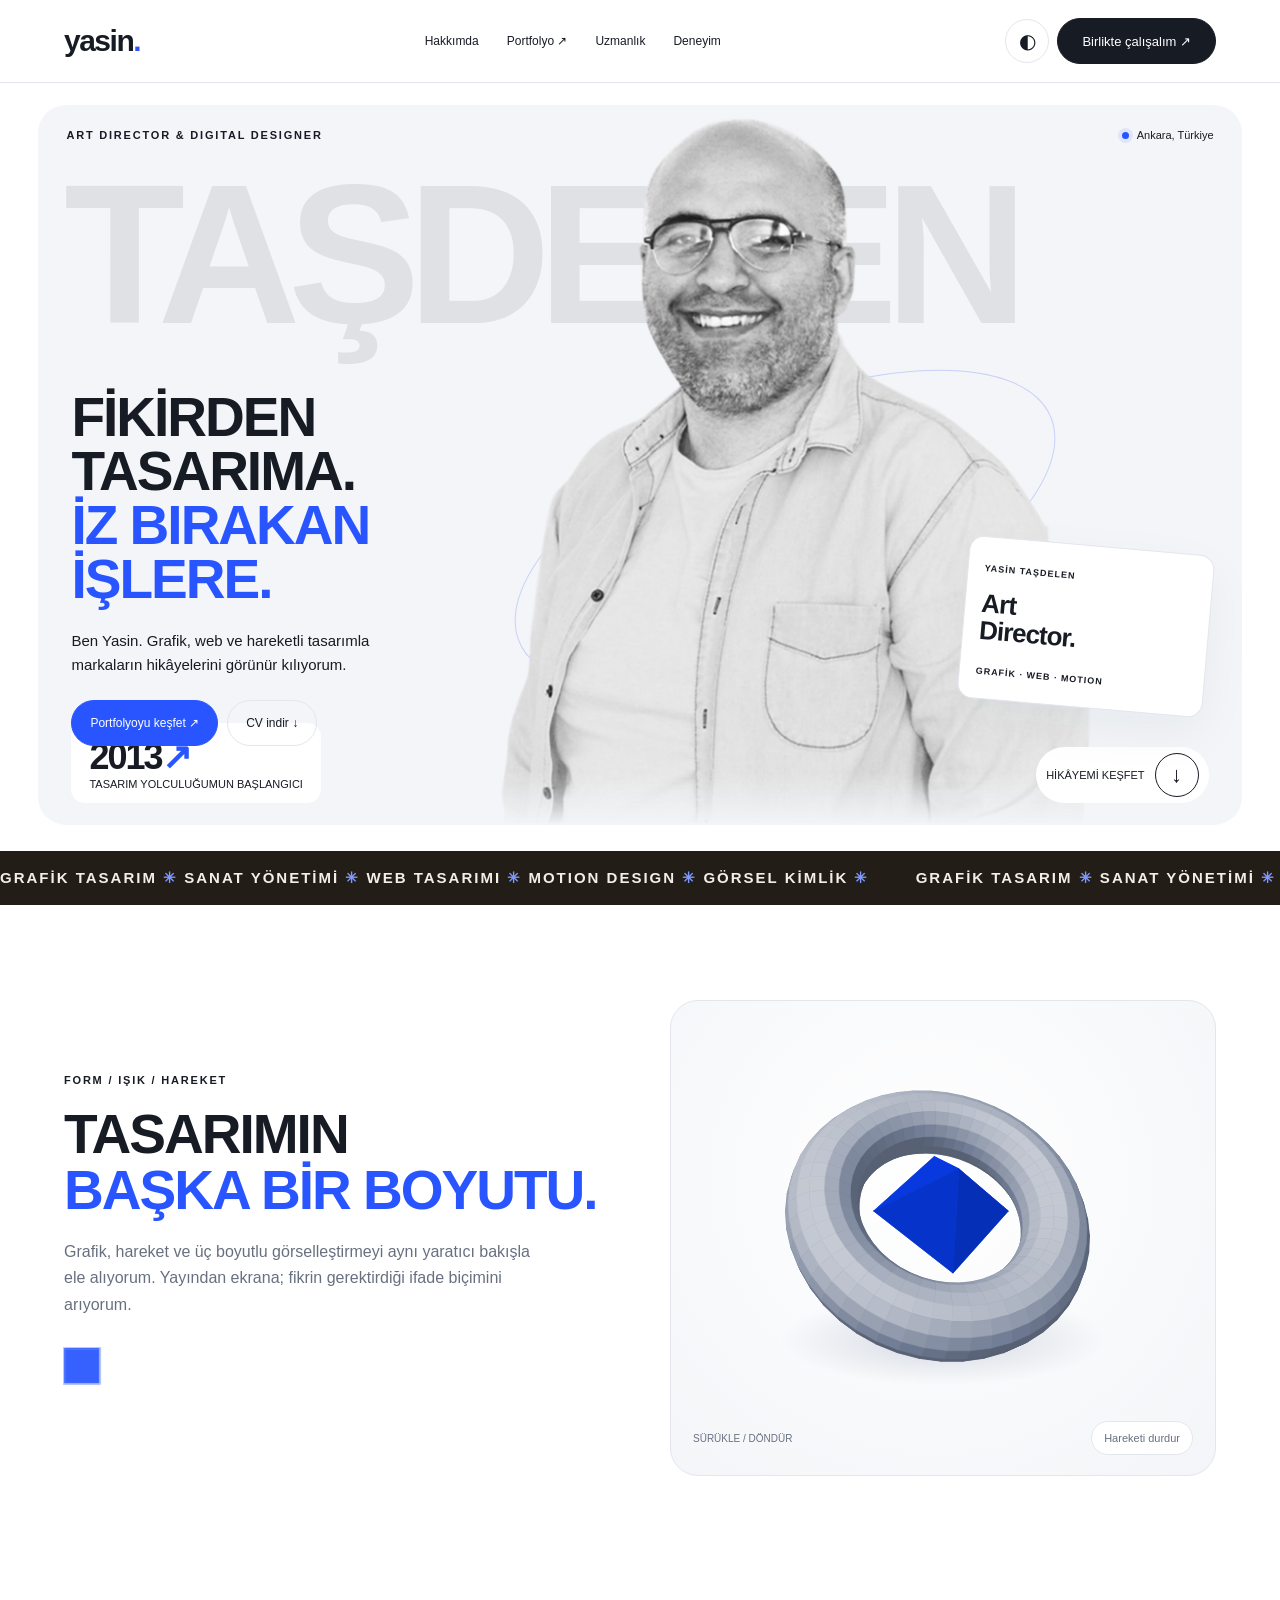
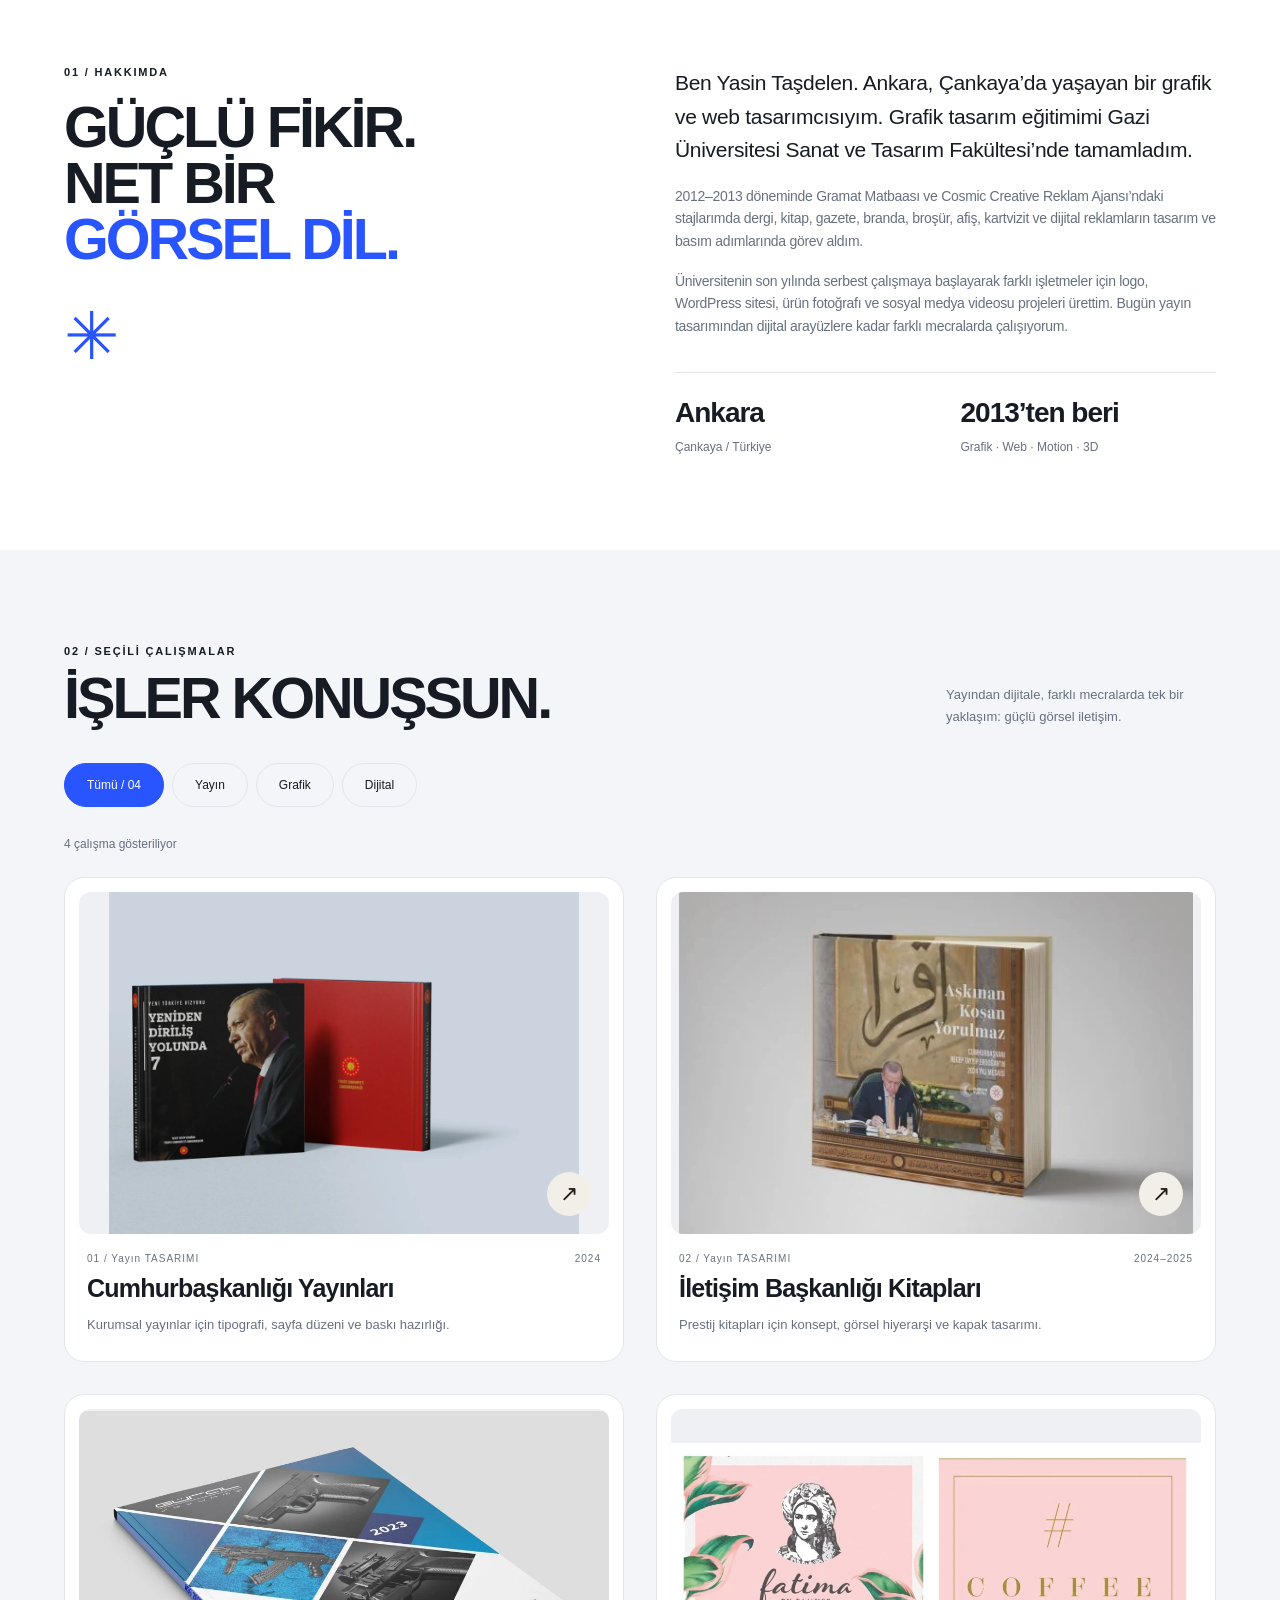
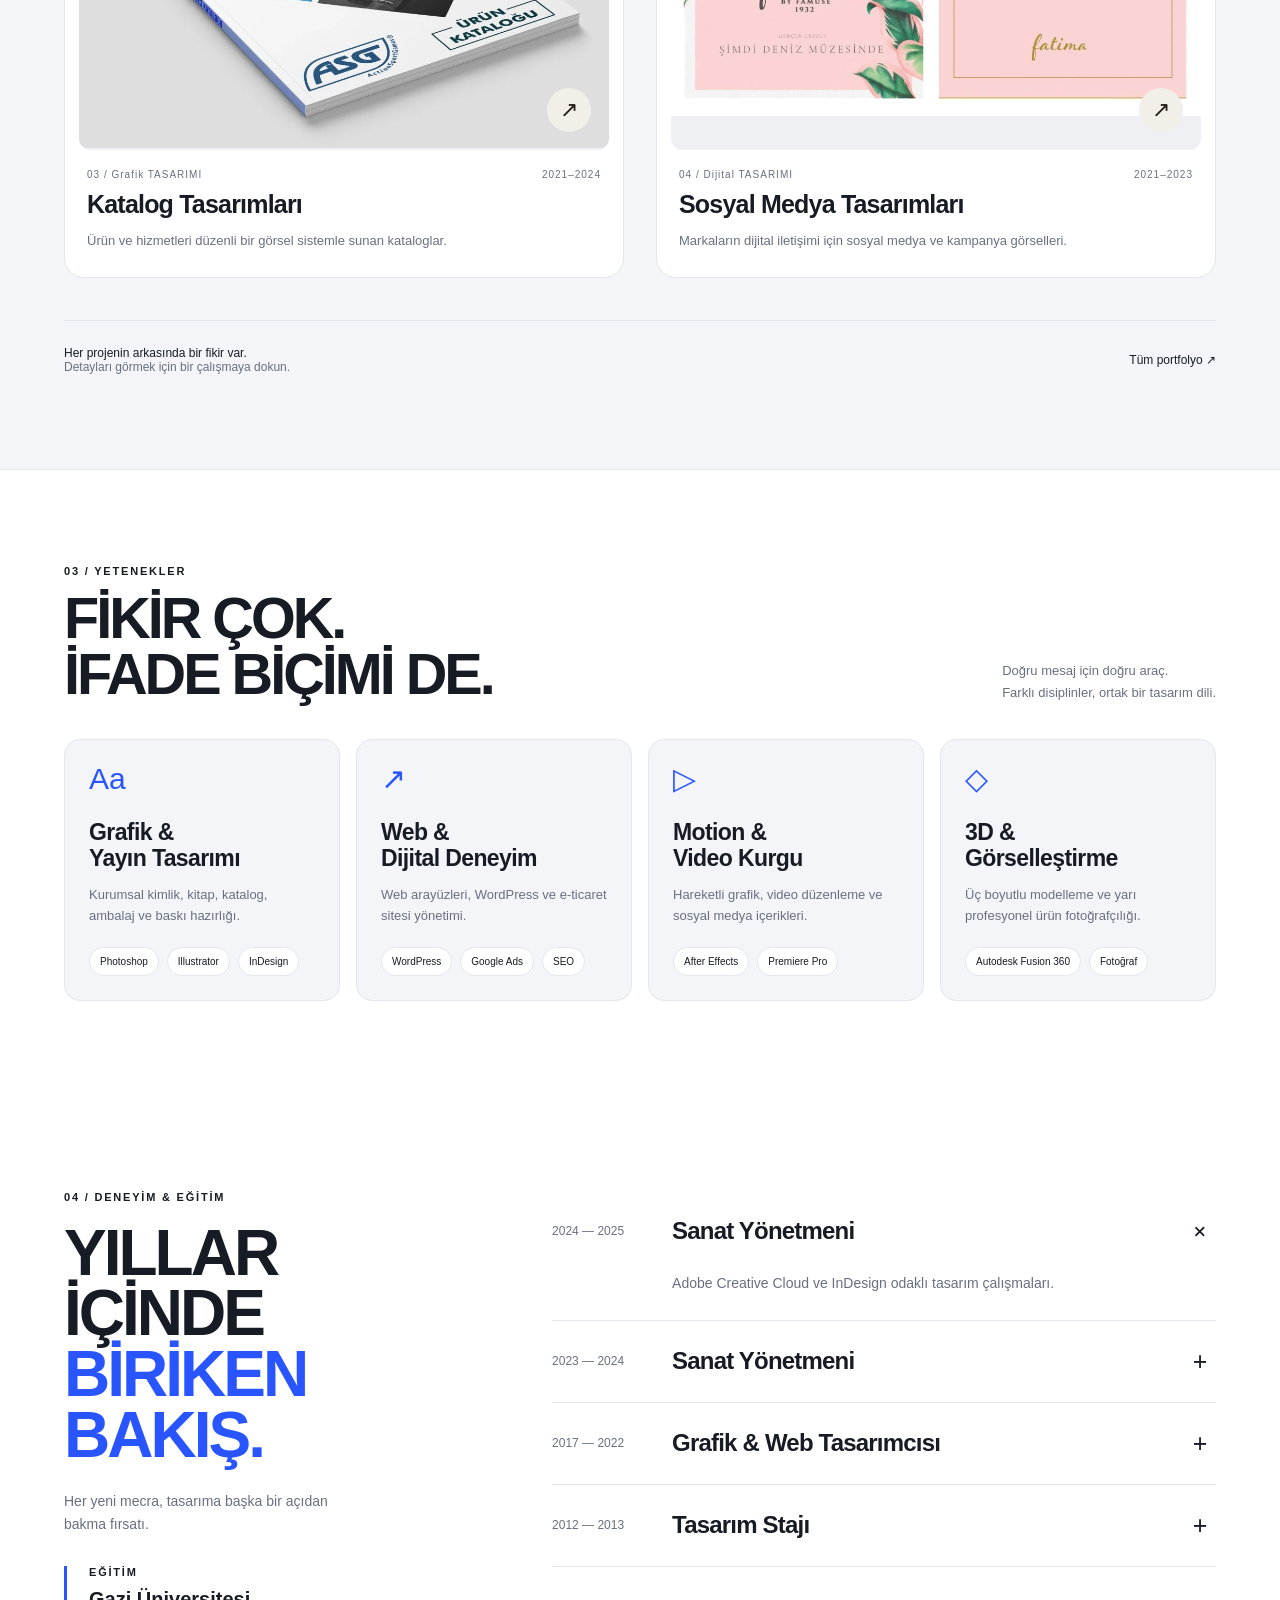
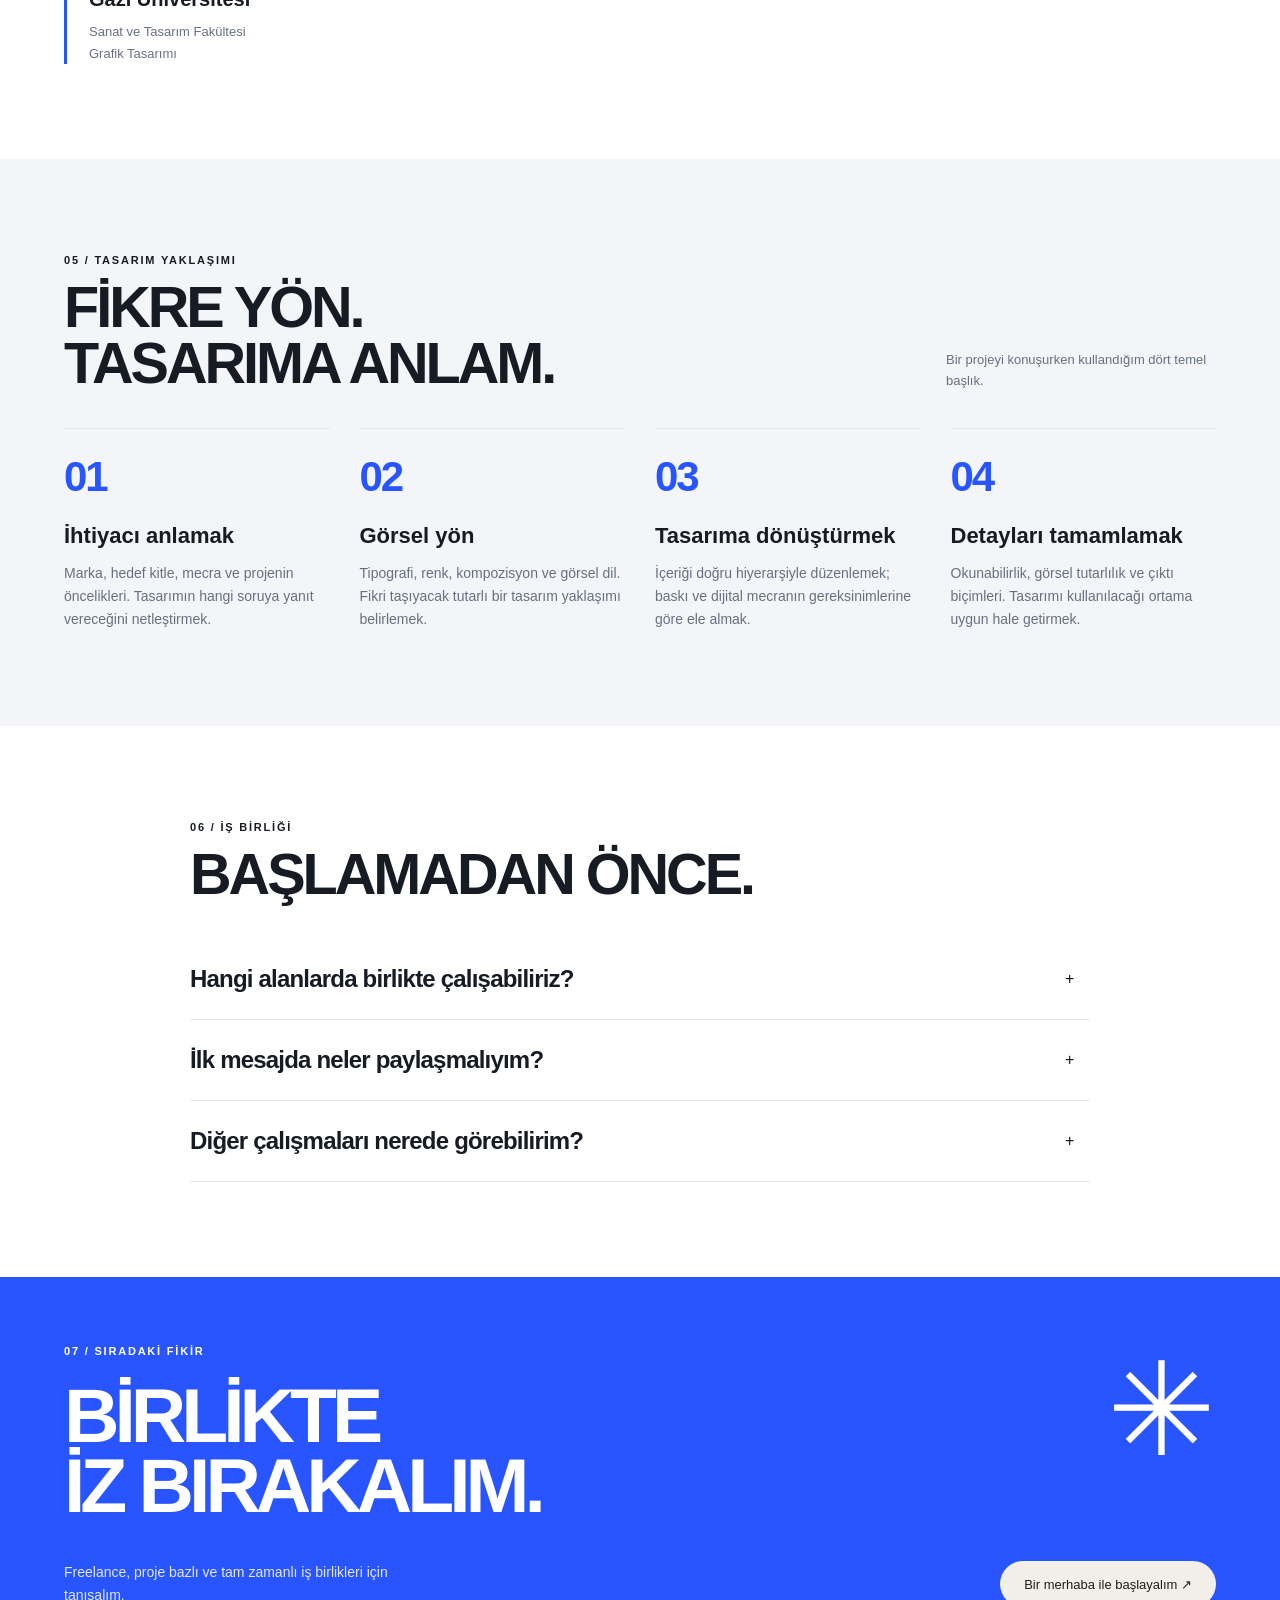
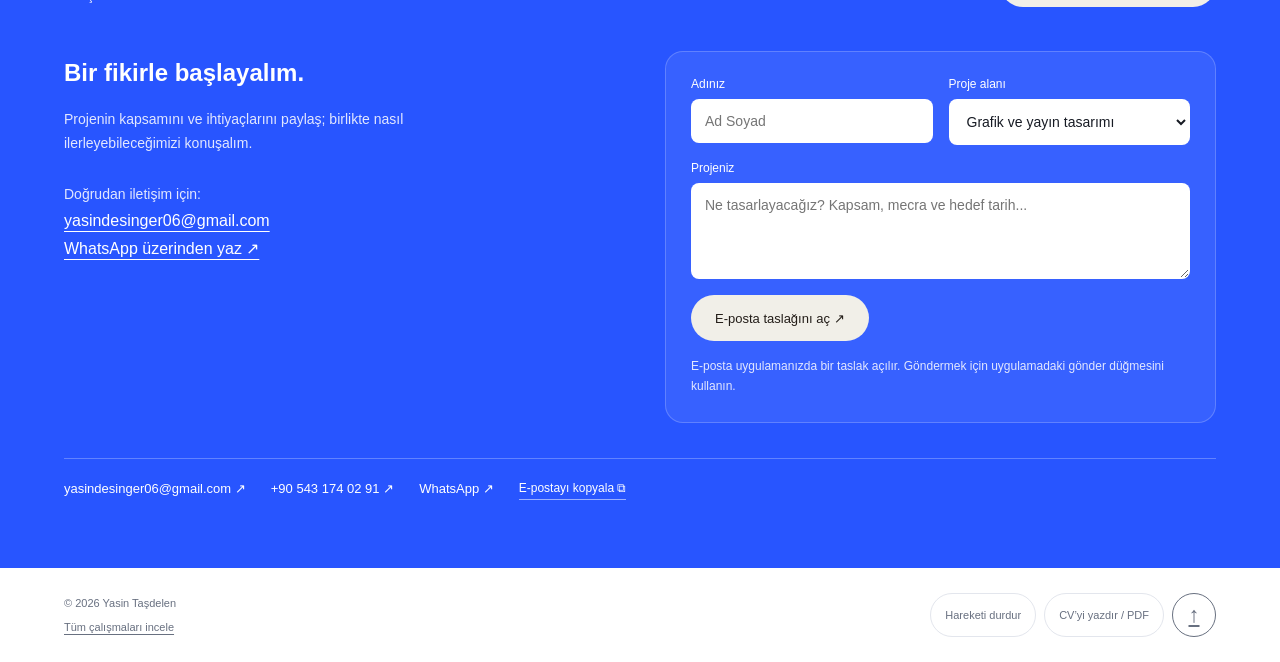
==== commit fc553bcc: "Add files via upload" ====
--- a/index.html
+++ b/index.html
@@ -1,10 +1,33 @@
 <!DOCTYPE html>
 <html lang="tr"><head><meta charset="utf-8"><meta name="viewport" content="width=device-width, initial-scale=1"><meta name="theme-color" content="#f1efe8"><meta name="description" content="Yasin Taşdelen — Art Director, grafik ve web tasarımcısı. İnteraktif özgeçmiş ve seçili çalışmalar."><title>Yasin Taşdelen | Art Director & Dijital Tasarım Portfolyosu</title>
-<link rel="stylesheet" href="site.css"></head><body>
+<style>
+:root{--paper:#f1efe8;--ink:#231d18;--blue:#214bff;--muted:#6e6a64;--line:#cfcac1;--panel:#e6e2d9;--white:#fff;--ease:cubic-bezier(.2,.8,.2,1)}*{box-sizing:border-box}html{scroll-behavior:smooth;scroll-padding-top:92px}body{margin:0;background:var(--paper);color:var(--ink);font-family:Arial,Helvetica,sans-serif;-webkit-font-smoothing:antialiased}body.dark{--paper:#211e1b;--ink:#f1efe8;--muted:#b7b1a8;--line:#514b44;--panel:#302b26;--blue:#8fa4ff}a{color:inherit;text-decoration:none}button{color:inherit;font:inherit;cursor:pointer}button,a{-webkit-tap-highlight-color:transparent}button{border:0}button:focus-visible,a:focus-visible,summary:focus-visible{outline:3px solid var(--blue);outline-offset:5px}::selection{color:white;background:#214bff}img{max-width:100%;display:block}h1,h2,h3,p{margin:0}p{line-height:1.65}button[hidden], [hidden]{display:none!important}.wrap{width:min(1320px,92%);margin:auto}.eyebrow{font-size:11px;font-weight:700;letter-spacing:1.8px;text-transform:uppercase}.muted{color:var(--muted)}.blue{color:var(--blue)}.pill{display:inline-flex;align-items:center;justify-content:center;gap:24px;min-height:48px;padding:0 24px;border-radius:99px;background:var(--ink);color:var(--paper);font-size:13px;border:1px solid var(--ink);transition:transform .25s,background .25s}.pill:hover{transform:translateY(-3px)}.pill.outline{background:transparent;color:var(--ink);border-color:var(--line)}.round{display:inline-flex;align-items:center;justify-content:center;width:44px;height:44px;border:1px solid currentColor;border-radius:50%;font-size:22px}.skip{position:fixed;top:-100px;z-index:100;background:var(--paper);padding:12px}.skip:focus{top:0}.progress{height:3px;position:fixed;top:0;left:0;background:var(--blue);width:0;z-index:100}.nav{height:82px;display:flex;align-items:center;justify-content:space-between;gap:20px;border-bottom:1px solid var(--line)}header{position:sticky;top:0;z-index:30;background:var(--paper)}.brand{font-size:23px;font-weight:900;letter-spacing:-1.5px}.brand span{color:var(--blue)}nav{display:flex;gap:28px;align-items:center}nav a{font-size:12px}nav a:hover,nav a.active{color:var(--blue)}.nav-actions{display:flex;gap:8px;align-items:center}.icon-button{background:transparent;border:1px solid var(--line);width:44px;height:44px;border-radius:50%;font-size:20px}.menu-toggle{display:none}.hero{position:relative;isolation:isolate;min-height:750px;padding-top:22px;overflow:hidden}.hero-top{display:flex;justify-content:space-between;margin-bottom:10px}.status{display:flex;align-items:center;gap:8px;font-size:11px}.dot{width:7px;height:7px;background:var(--blue);border-radius:50%;box-shadow:0 0 0 4px #214bff16}.mega{font-size:clamp(85px,17.2vw,246px);letter-spacing:-.085em;line-height:.9;font-weight:900;white-space:nowrap;position:relative;z-index:-2;margin-left:-.012em}.hero-grid{display:grid;grid-template-columns:1fr 1.5fr .7fr;min-height:440px;align-items:center}.hero-copy{position:relative;z-index:3;padding-top:10px;max-width:370px}.hero-copy h1{font-size:clamp(34px,3.65vw,53px);font-weight:900;line-height:.98;letter-spacing:-2px}.hero-copy p{font-size:14px;max-width:275px;margin:22px 0}.hero-copy .pill{gap:20px}.hero-person{position:absolute;z-index:-1;width:min(59vw,820px);left:25%;bottom:0;transform:translate(var(--px,0px),var(--py,0px));transition:transform .6s ease-out;pointer-events:none}.hero-person img{width:100%;height:auto;filter:grayscale(1);mask-image:linear-gradient(to bottom,black 93%,transparent)}.orbit{position:absolute;left:34%;top:39%;width:59%;height:29%;border:14px solid transparent;border-top-color:#aaa59e;border-bottom-color:#d6d3cc;border-radius:50%;transform:rotate(-23deg);z-index:-2;box-shadow:inset 0 4px 2px #fff,0 5px 1px #706d68;opacity:.85}.hero-right{grid-column:3;align-self:end;z-index:3;margin-bottom:76px}.role-label{background:var(--paper);border:1px solid var(--line);padding:20px 16px;transform:rotate(4deg);box-shadow:5px 5px 0 #231d180b}.role-label b{display:block;font-size:26px;letter-spacing:-1px;line-height:1.05;margin:15px 0}.role-label .eyebrow{font-size:9px;letter-spacing:1px}.hero-bottom{position:absolute;bottom:20px;left:0;right:0;display:flex;justify-content:space-between;align-items:end;font-size:11px}.hero-bottom .since b{font-size:36px;letter-spacing:-2px;display:block}.hero-bottom .scroll{display:flex;align-items:center;gap:10px;background:var(--paper);padding:6px 10px;border-radius:50px}.star{display:inline-block;font-size:66px;color:var(--blue);animation:spin 24s linear infinite;line-height:1}.ticker{overflow:hidden;background:#231d18;color:#f1efe8;padding:23px 0}.ticker-inner{display:flex;gap:40px;white-space:nowrap;width:max-content;animation:marquee 34s linear infinite;font-weight:800;font-size:22px;letter-spacing:-.6px}.ticker b{color:#7d98ff}.section{padding:85px 0}.section-head{display:flex;justify-content:space-between;align-items:end;gap:24px;margin-bottom:36px}.section-head h2,.about h2{font-size:clamp(40px,5vw,70px);line-height:.97;letter-spacing:-3px;font-weight:900}.section-head .eyebrow{margin-bottom:14px}.section-head p{font-size:13px;max-width:270px}.about{display:grid;grid-template-columns:1fr 1fr;gap:100px}.about-copy>p{font-size:19px;line-height:1.6;letter-spacing:-.3px}.about-copy>p+p{font-size:14px;color:var(--muted);margin-top:18px}.facts{display:grid;grid-template-columns:1fr 1fr;gap:30px;margin-top:35px;padding-top:24px;border-top:1px solid var(--line)}.facts b{font-size:28px;letter-spacing:-1px;display:block;margin-bottom:8px}.facts span{font-size:12px;color:var(--muted)}.about .eyebrow{margin-bottom:22px}.about .star{margin-top:35px}.portfolio{background:#231d18;color:#f1efe8}.portfolio .muted{color:#bcb5ab}.filters{display:flex;gap:8px;flex-wrap:wrap;margin:0 0 28px}.filter{border:1px solid #5b534a;background:transparent;color:#f1efe8;border-radius:30px;padding:12px 22px;font-size:12px;min-height:44px}.filter[aria-pressed=true]{background:#f1efe8;color:#231d18;border-color:#f1efe8}.projects{display:grid;grid-template-columns:1fr 1fr;gap:38px 26px}.project{text-align:left;background:none;padding:0;color:inherit;min-width:0}.project-image{position:relative;overflow:hidden;aspect-ratio:1.5;background:#dedbd2}.project-image img{width:100%;height:100%;object-fit:cover;transition:transform .7s var(--ease)}.project:hover img{transform:scale(1.045)}.project-image .round{position:absolute;right:18px;bottom:18px;background:#f1efe8;color:#231d18;border:0;transition:transform .4s}.project:hover .round{transform:rotate(45deg)}.project-meta{display:flex;justify-content:space-between;font-size:10px;letter-spacing:1px;color:#bcb5ab;margin:19px 0 10px}.project h3{font-size:24px;letter-spacing:-.8px}.portfolio-bottom{border-top:1px solid #5b534a;margin-top:42px;padding-top:25px;display:flex;justify-content:space-between;align-items:center;font-size:12px}.experience{display:grid;grid-template-columns:.85fr 1.4fr;gap:85px}.experience h2{font-size:clamp(42px,5vw,70px);letter-spacing:-3px;line-height:.95;margin-top:20px}.experience .intro{margin-top:24px;font-size:14px;max-width:300px;color:var(--muted)}details{border-bottom:1px solid var(--line)}summary{list-style:none;display:grid;grid-template-columns:100px 1fr 32px;align-items:center;padding:26px 0;gap:20px;cursor:pointer}summary::-webkit-details-marker{display:none}summary .year{font-size:12px;color:var(--muted)}summary strong{font-size:24px;letter-spacing:-.8px}summary .plus{font-size:25px;text-align:center}details[open] .plus{transform:rotate(45deg)}details p{padding:0 48px 25px 120px;font-size:14px;color:var(--muted)}.education{margin-top:30px;border-left:3px solid var(--blue);padding-left:22px}.education h3{font-size:20px;margin:10px 0}.education p{font-size:13px;color:var(--muted)}.skills{border-top:1px solid var(--line)}.skill-grid{display:grid;grid-template-columns:repeat(4,1fr);gap:30px}.skill-card{border-top:1px solid var(--ink);padding-top:24px}.skill-icon{font-size:40px;line-height:1;color:var(--blue);margin-bottom:25px}.skill-card h3{font-size:22px;letter-spacing:-.6px;line-height:1.15;margin-bottom:12px}.skill-card p{font-size:13px;color:var(--muted)}.tags{display:flex;flex-wrap:wrap;gap:8px;margin-top:20px}.tags span{border:1px solid var(--line);border-radius:20px;padding:8px 10px;font-size:10px}.contact{background:#214bff;color:white;padding:68px 0}.contact-top{display:flex;justify-content:space-between;align-items:start;gap:24px}.contact h2{font-size:clamp(52px,7.4vw,106px);font-weight:900;line-height:.92;letter-spacing:-5px;margin-top:23px}.contact .star{color:white;font-size:130px}.contact-row{display:flex;justify-content:space-between;gap:24px;align-items:end;margin-top:40px}.contact p{font-size:14px;max-width:330px;color:#e2e7ff}.contact .pill{background:#f1efe8;color:#231d18;border:0}.contact-links{display:flex;gap:25px;flex-wrap:wrap;margin-top:35px;border-top:1px solid #ffffff45;padding-top:22px;font-size:13px}.contact-links a:hover{text-decoration:underline}.copy{background:none;color:white;border-bottom:1px solid #ffffff88;padding:0 0 4px;font-size:12px}.footer{padding:25px 0;display:flex;justify-content:space-between;gap:20px;align-items:center;font-size:11px;color:var(--muted)}.footer a{text-decoration:underline;text-underline-offset:3px}.tools{display:flex;gap:8px}.tools button{font-size:11px;background:transparent;color:var(--muted);min-height:44px;border:1px solid var(--line);padding:0 14px;border-radius:25px}dialog{width:min(830px,92vw);max-height:90dvh;background:var(--paper);color:var(--ink);border:0;padding:0;box-shadow:0 30px 100px #0005}dialog::backdrop{background:#16120fbb;backdrop-filter:blur(8px)}.modal-image{width:100%;max-height:45dvh;object-fit:contain;background:#dedbd2}.modal-body{padding:28px}.modal-body h2{font-size:30px;letter-spacing:-1px;margin:12px 0}.modal-body p{font-size:14px;margin-bottom:14px}.modal-body .tags{margin-bottom:24px}.close{position:sticky;top:12px;float:right;margin:12px 12px -56px 0;z-index:2;background:#f1efe8;color:#231d18;border:1px solid #231d18;width:44px;height:44px;border-radius:50%;font-size:25px}.toast{position:fixed;bottom:24px;left:50%;transform:translate(-50%,20px);background:var(--ink);color:var(--paper);border:1px solid var(--line);padding:14px 22px;border-radius:40px;font-size:13px;z-index:100;opacity:0;transition:.3s;pointer-events:none;max-width:90%;text-align:center}.toast.show{opacity:1;transform:translate(-50%,0)}.reveal{transition:opacity .7s var(--ease),transform .7s var(--ease)}.js .reveal.pending{opacity:0;transform:translateY(25px)}@keyframes marquee{to{transform:translateX(-50%)}}@keyframes spin{to{transform:rotate(360deg)}}
+@media(min-width:1450px){.mega{font-size:246px}}@media(max-width:1000px){nav{gap:18px}.hero{min-height:660px}.hero-person{width:72%;left:23%}.hero-grid{grid-template-columns:1fr 1.2fr .7fr;min-height:380px}.role-label{padding:14px 12px}.role-label b{font-size:20px}.hero-right{margin-bottom:60px}.hero-copy h1{font-size:36px}.hero-copy p{max-width:225px}.about{gap:45px}.experience{gap:40px}.skill-grid{grid-template-columns:1fr 1fr}.section{padding:65px 0}.nav-actions>.pill{display:none}}
+@media(max-width:640px){html{scroll-padding-top:80px}.wrap{width:90%}.nav{height:68px}.brand{font-size:22px}.menu-toggle{display:block}nav{position:absolute;top:68px;left:0;right:0;padding:20px 5%;background:var(--paper);border-bottom:1px solid var(--line);display:none;flex-direction:column;align-items:stretch;gap:0}nav.open{display:flex}nav a{padding:14px 0;font-size:17px}.hero{min-height:830px;padding-top:20px}.hero-top{font-size:9px;gap:10px}.hero-top .eyebrow{font-size:9px;letter-spacing:1px}.status{font-size:9px}.mega{font-size:17.1vw;margin-top:18px;letter-spacing:-.08em}.hero-grid{display:block}.hero-copy{padding-top:30px}.hero-copy h1{font-size:clamp(39px,10vw,55px);letter-spacing:-2px}.hero-copy p{max-width:290px;margin:16px 0;font-size:13px}.hero-person{width:118%;max-width:none;left:-2%;bottom:0;z-index:-1}.hero-right{position:absolute;right:0;bottom:183px;width:113px;margin:0}.role-label b{font-size:19px}.role-label .eyebrow{font-size:8px}.role-label{padding:12px 10px;transform:rotate(6deg)}.orbit{left:8%;top:65%;width:97%;height:17%;border-width:10px}.hero-bottom{bottom:17px}.hero-bottom .since b{font-size:28px}.hero-bottom .since{background:var(--paper);padding:9px;border-radius:6px}.scroll{font-size:9px}.scroll .round{width:32px;height:32px}.section{padding:55px 0}.section-head{align-items:start;flex-direction:column;gap:18px}.section-head h2,.about h2,.experience h2{font-size:46px;letter-spacing:-2.6px}.about{grid-template-columns:1fr;gap:28px}.about .star{display:none}.about-copy>p{font-size:18px}.projects{grid-template-columns:1fr;gap:30px}.project h3{font-size:24px}.project-image{aspect-ratio:1.4}.portfolio-bottom{gap:20px;line-height:1.5}.experience{grid-template-columns:1fr;gap:30px}.experience .intro{max-width:none}summary{grid-template-columns:80px 1fr 26px;gap:12px;padding:24px 0}summary strong{font-size:20px}summary .year{font-size:11px}details p{padding-left:92px;padding-right:10px}.skill-grid{gap:35px 20px}.skill-card h3{font-size:21px}.skill-card p{font-size:12px}.skill-icon{margin-bottom:16px}.contact{padding:50px 0}.contact-top{position:relative}.contact h2{font-size:clamp(38px,12vw,58px);letter-spacing:-2px}.contact .star{font-size:42px;position:absolute;right:0;top:-12px}.contact-row{display:block;margin-top:25px}.contact-row .pill{margin-top:24px}.contact-links{flex-direction:column;gap:20px;align-items:start}.footer{align-items:start;flex-direction:column}.modal-body{padding:23px}.modal-body h2{font-size:26px}.ticker-inner{font-size:18px}.facts{gap:16px}.facts b{font-size:25px}}
+@media(prefers-reduced-motion:reduce){html{scroll-behavior:auto}*,*::before,*::after{animation:none!important;transition:none!important}.js .reveal.pending{opacity:1;transform:none}.hero-person{transform:none!important}}body.paused *{animation-play-state:paused!important}body.paused .hero-person{transform:none!important}
+@media print{header,.hero-person,.orbit,.hero-right,.hero-bottom,.ticker,.filters,.project-image,.contact .star,.tools,.copy,.progress,.star,.toast,dialog,.pill,.scroll{display:none!important}body{background:white!important;color:black!important;font-size:10pt}.wrap{width:100%}.hero{min-height:0;padding:0}.mega{font-size:70pt}.hero-grid{display:block;min-height:0}.hero-copy{max-width:none;padding:15px 0}.hero-copy h1{font-size:23pt}.hero-copy p{max-width:none;margin:10px 0}.section{padding:20px 0}.section-head h2,.about h2,.experience h2,.contact h2{font-size:26pt;letter-spacing:-1px}.about,.experience{gap:25px}.portfolio,.contact{background:white;color:black;padding:20px 0}.projects{gap:12px}.project{break-inside:avoid}.project-meta,.portfolio .muted,.contact p{color:#444}.project h3{font-size:15pt}.section-head{margin-bottom:15px}.reveal{opacity:1!important;transform:none!important}.contact-row{margin-top:10px}.contact-links{margin-top:10px}.footer{font-size:8pt}.skill-grid{gap:15px}.skill-icon{display:none}.skill-card h3{font-size:13pt}.skill-card p{font-size:10pt}.tags span{font-size:8pt}.education{break-inside:avoid}summary{padding:12px 0}summary strong{font-size:14pt}details p{display:block!important;font-size:10pt}.contact-top{display:block}h2,h3{break-after:avoid}.hero-top .status{display:none}.js .reveal.pending{opacity:1;transform:none}}
+
+/* PORTFOLYO 2026: beyaz, grafit ve kobalt */
+:root{--paper:#fff;--ink:#171b24;--blue:#2855ff;--muted:#687080;--line:#e3e6ed;--panel:#f3f5f8}
+body.dark{--paper:#171b24;--ink:#f5f6fa;--panel:#232a37;--line:#3c4656;--muted:#abb5c5;--blue:#99b0ff}
+.wrap{width:min(1240px,90%)}header{border-bottom:1px solid var(--line)}.nav{border:0}.brand{font-size:30px}.hero{margin-top:22px;min-height:720px;border-radius:28px;background:var(--panel);padding:24px 28px;width:min(1320px,94%)}.hero-top{position:relative;z-index:4}.mega{font-size:clamp(82px,15.5vw,212px);letter-spacing:-.065em;opacity:.085;margin-top:24px;z-index:-2}.hero-copy{padding-left:5px;max-width:360px}.hero-copy h1{font-size:clamp(34px,4.3vw,58px)}.hero-copy p{font-size:15px;max-width:300px}.hero-person{width:62%;left:29%;bottom:0}.hero-right{margin-right:5px}.role-label{border-radius:15px;transform:rotate(5deg);box-shadow:0 18px 50px #1420440d}.hero-bottom{left:33px;right:33px;bottom:22px}.hero-bottom .since{background:var(--paper);padding:13px 18px;border-radius:14px}.orbit{box-shadow:none;border:1px solid var(--blue);opacity:.22;left:38%;top:42%;width:48%;height:34%}.ticker{margin-top:26px;padding:18px 0}.ticker-inner{font-size:15px;letter-spacing:2px}.section{padding:95px 0}.about{gap:70px}.about-copy>p{font-size:21px}.section-head h2,.about h2{font-size:clamp(38px,4.5vw,62px)}
+.portfolio{background:var(--panel);color:var(--ink)}.portfolio .muted,.project-meta{color:var(--muted)}.filter{color:var(--ink);border-color:var(--line)}.filter[aria-pressed=true]{background:var(--blue);color:var(--paper);border-color:var(--blue)}.projects{gap:32px}.project{background:var(--paper);padding:14px 14px 25px;border-radius:20px;border:1px solid var(--line)}.project-image{border-radius:12px;aspect-ratio:1.55;background:#eef0f4}.project-image img{object-fit:contain}.project-meta,.project h3,.project-caption{margin-left:8px;margin-right:8px}.project h3{font-size:25px}.project-caption{font-size:13px;color:var(--muted);margin-top:12px;line-height:1.6}.portfolio-bottom{border-color:var(--line)}.skill-card{border:1px solid var(--line);background:var(--panel);padding:24px;border-radius:16px}.skill-grid{gap:16px}.skill-card h3{font-size:23px}.skill-icon{font-size:30px}.tags span{background:var(--paper)}.pill{min-height:46px}.pill.blue-pill{background:var(--blue);color:white;border-color:var(--blue)}.hero-actions{display:flex;gap:9px;flex-wrap:wrap}.hero-actions .pill{font-size:12px;padding:0 18px}
+.process{background:var(--panel)}.process-grid{display:grid;grid-template-columns:repeat(4,1fr);gap:30px}.process-grid article{border-top:1px solid var(--line);padding-top:24px}.step-number{font-size:42px;letter-spacing:-2px;color:var(--blue);font-weight:800}.process-grid h3{font-size:22px;margin:22px 0 13px}.process-grid p{font-size:14px;color:var(--muted)}
+.contact{background:#2855ff}.contact h2{font-size:clamp(50px,6vw,84px)}.brief{display:grid;grid-template-columns:1fr 1fr;gap:50px;margin-top:44px}.brief-form{display:grid;grid-template-columns:1fr 1fr;gap:16px;background:#ffffff12;border:1px solid #ffffff35;border-radius:18px;padding:25px}.brief-form label{font-size:12px;display:block}.brief-form input,.brief-form select,.brief-form textarea{display:block;width:100%;margin-top:8px;padding:13px;border-radius:8px;border:1px solid #ffffff50;background:#fff;color:#171b24;font:inherit;font-size:14px;min-width:0}.brief-form .full{grid-column:1/-1}.brief-form textarea{resize:vertical;min-height:96px}.brief-form button{justify-self:start}.brief-note{font-size:12px!important;max-width:none!important}.contact-detail{font-size:16px;line-height:1.8}.contact-detail h3{font-size:24px;margin-bottom:14px}.contact-detail p{max-width:420px}.contact-detail a{text-decoration:underline;text-underline-offset:5px}.modal-image{max-height:46vh;object-fit:contain;background:var(--panel)}dialog{border-radius:18px;width:min(1000px,94vw)}.modal-body{padding:32px}.case-grid{display:grid;grid-template-columns:1.4fr 1fr;gap:25px;border-top:1px solid var(--line);margin:22px 0;padding-top:24px}.case-grid h3{font-size:14px;margin-bottom:12px}.case-grid ul{padding-left:19px;font-size:13px;color:var(--muted);line-height:1.9}.case-grid p{color:var(--muted)}.modal-bottom{display:flex;gap:12px;flex-wrap:wrap}.filter-status{font-size:12px;color:var(--muted);margin-bottom:22px}.faq summary{grid-template-columns:1fr 25px}.faq details p{padding:0 0 24px;max-width:700px}.faq{max-width:900px}
+@media(max-width:1000px){.process-grid{grid-template-columns:1fr 1fr}.brief{gap:25px}.hero{min-height:680px}.hero-person{width:70%;left:25%}.hero-copy h1{font-size:42px}.hero-right{width:130px}.hero-copy{max-width:290px}.hero-copy p{max-width:245px}.hero-actions{max-width:200px}}
+@media(max-width:640px){.hero{padding:20px;min-height:890px;margin-top:12px;border-radius:20px}.hero-top .eyebrow{font-size:8px}.mega{font-size:16vw;letter-spacing:-.06em;margin-top:20px}.hero-copy h1{font-size:43px}.hero-copy p{max-width:290px}.hero-copy{padding-top:25px;max-width:100%}.hero-actions{max-width:none}.hero-person{width:115%;left:0;bottom:0}.hero-right{bottom:128px;right:15px;width:115px}.hero-bottom{left:18px;right:18px;bottom:16px}.hero-bottom .since{padding:10px;font-size:7px}.hero-bottom .since b{font-size:25px}.hero-bottom .scroll{font-size:8px}.orbit{top:70%;left:12%;width:85%;height:19%}.section{padding:60px 0}.skill-grid,.process-grid{grid-template-columns:1fr}.brief{grid-template-columns:1fr}.brief-form{padding:18px;grid-template-columns:1fr}.brief-form .full{grid-column:auto}.case-grid{grid-template-columns:1fr}.project h3{font-size:22px}.contact .star{display:none}.contact h2{font-size:50px}.about-copy>p{font-size:18px}.process-grid{gap:22px}.process-grid h3{margin:12px 0}.footer .tools{flex-wrap:wrap}.faq summary strong{font-size:18px}.hero .scroll{display:none}}
+@media(prefers-reduced-motion:reduce){html{scroll-behavior:auto}*,*::before,*::after{animation:none!important;transition:none!important}.reveal{opacity:1!important;transform:none!important}}
+@media print{.brief-form,.process,.faq,.hero-actions{display:none!important}.hero{min-height:0}.project{border:0}.project-caption{font-size:9pt}}
+
+.sculpture-section{display:grid;grid-template-columns:1fr 1fr;gap:60px;align-items:center}.sculpture-copy h2{font-size:clamp(36px,4.3vw,60px);line-height:1.03;letter-spacing:-2px;margin:20px 0}.sculpture-copy p{max-width:470px;color:var(--muted)}.sculpture-shell{position:relative;min-width:0;background:radial-gradient(circle at 48% 38%,var(--paper),var(--panel));border:1px solid var(--line);border-radius:28px;overflow:hidden}.sculpture-shell canvas{width:100%;height:420px;display:block;touch-action:pan-y;cursor:grab}.sculpture-shell canvas:active{cursor:grabbing}.sculpture-controls{display:flex;justify-content:space-between;gap:10px;align-items:center;padding:0 22px 20px;font-size:10px;color:var(--muted)}.sculpture-toggle{padding:10px 12px;border:1px solid var(--line);border-radius:30px;background:var(--paper);font-size:11px}.cube-wrap{display:inline-block;perspective:500px;width:50px;height:50px;margin-top:30px}.design-cube{width:36px;height:36px;position:relative;transform-style:preserve-3d;animation:cube-spin 17s linear infinite}.design-cube i{position:absolute;inset:0;background:#2855ffbb;border:1px solid #c1cdff}.design-cube i:nth-child(1){transform:translateZ(18px)}.design-cube i:nth-child(2){transform:rotateY(180deg) translateZ(18px)}.design-cube i:nth-child(3){transform:rotateY(90deg) translateZ(18px)}.design-cube i:nth-child(4){transform:rotateY(-90deg) translateZ(18px)}.design-cube i:nth-child(5){transform:rotateX(90deg) translateZ(18px)}.design-cube i:nth-child(6){transform:rotateX(-90deg) translateZ(18px)}@keyframes cube-spin{to{transform:rotateX(360deg) rotateY(720deg)}}.paused .design-cube{animation-play-state:paused}.gallery-hero{display:grid;grid-template-columns:1.2fr .8fr;align-items:center;gap:60px;padding:60px 0}.gallery-hero h1{font-size:clamp(54px,7vw,96px);line-height:.95;letter-spacing:-5px;margin:22px 0}.gallery-hero p{max-width:570px;color:var(--muted);font-size:16px}.gallery-hero .sculpture-shell canvas{height:310px}.gallery-tools{border-top:1px solid var(--line);padding:28px 0}.gallery-search{width:min(100%,430px);border:1px solid var(--line);border-radius:50px;padding:15px 20px;background:var(--panel);color:var(--ink);font:inherit;margin:10px 0 25px}.gallery-filters{display:flex;flex-wrap:wrap;gap:8px}.gallery-filters button{border:1px solid var(--line);border-radius:30px;padding:11px 16px;background:var(--paper);font-size:12px}.gallery-filters button[aria-pressed=true]{background:var(--blue);color:var(--paper);border-color:var(--blue)}.gallery-grid{display:grid;grid-template-columns:repeat(3,1fr);gap:26px;padding-bottom:65px}.gallery-card{display:block;text-align:left;background:var(--paper);padding:0;border-radius:15px;overflow:hidden;border:1px solid var(--line);transition:transform .25s}.gallery-card:hover{transform:translateY(-5px)}.gallery-card img{aspect-ratio:1.35;width:100%;object-fit:contain;background:var(--panel)}.gallery-card .g-meta{padding:18px}.gallery-card h2{font-size:17px;line-height:1.3;margin-top:10px;letter-spacing:-.3px}.g-category{color:var(--blue);font-size:10px;text-transform:uppercase;letter-spacing:1px}.video-cover{height:auto;aspect-ratio:1.35;background:linear-gradient(145deg,#10182b,#2855ff);display:grid;place-content:center;color:white;gap:16px;text-align:center}.video-cover b{font-size:50px;font-weight:400}.video-cover span{font-size:10px;letter-spacing:3px}.gallery-status{font-size:12px;color:var(--muted);padding:22px 0}.gallery-media{background:var(--panel);min-height:220px;display:grid;place-items:center}.gallery-media img,.gallery-media video{max-width:100%;width:auto;max-height:65vh;object-fit:contain}.gallery-media p{padding:40px}.gallery-pagination{display:flex;gap:20px;align-items:center;justify-content:center;margin:18px 0}.gallery-pagination button{padding:12px 20px;border-radius:30px;background:var(--panel)}.gallery-cta{border-top:1px solid var(--line);padding:50px 0;display:flex;align-items:center;justify-content:space-between;gap:20px}.gallery-cta h2{font-size:38px;letter-spacing:-1.5px}.gallery-footer{padding:25px 0;border-top:1px solid var(--line);font-size:12px;color:var(--muted)}.all-work-link{margin-top:35px}.about-extra{margin-top:18px!important}
+@media(max-width:1000px){.gallery-grid{grid-template-columns:1fr 1fr}.sculpture-section,.gallery-hero{gap:30px}.gallery-hero h1{font-size:65px}.nav{gap:12px}nav{gap:15px}nav a{font-size:11px}}
+@media(max-width:640px){.sculpture-section,.gallery-hero{grid-template-columns:1fr;gap:28px}.sculpture-shell canvas{height:310px}.gallery-hero{padding:35px 0}.gallery-hero h1{font-size:62px;letter-spacing:-3px}.gallery-grid{grid-template-columns:1fr;gap:20px}.gallery-cta{align-items:start;flex-direction:column}.gallery-hero .sculpture-shell canvas{height:250px}.gallery-search{width:100%}.gallery-filters button{font-size:11px}.gallery-cta h2{font-size:34px}.sculpture-copy h2{font-size:40px}}
+@media(prefers-reduced-motion:reduce){.design-cube{animation:none;transform:rotateX(25deg) rotateY(30deg)}.gallery-card{transition:none}}
+</style></head><body>
 <!-- YAYINLAMA: Bu paketteki tüm site dosyalarını ve assets klasörünü birlikte GitHub Pages deponuzun köküne yükleyin. Settings > Pages > Deploy from a branch > main > /(root) > Save. Ayrıntılar ZIP içindeki ONCE-BUNU-OKU.txt dosyasında. -->
 <a class="skip" href="#main">İçeriğe geç</a><div class="progress" aria-hidden="true"></div>
 <header><div class="nav wrap"><a class="brand" href="#main" aria-label="Yasin Taşdelen ana bölüm">yasin<span>.</span></a><nav id="navigation" aria-label="Ana menü"><a href="#hakkimda">Hakkımda</a><a href="portfolio.html">Portfolyo ↗</a><a href="#yetenekler">Uzmanlık</a><a href="#deneyim">Deneyim</a></nav><div class="nav-actions"><button class="icon-button" id="theme" aria-label="Koyu temayı aç" aria-pressed="false">◐</button><a class="pill" href="#iletisim">Birlikte çalışalım ↗</a><button class="icon-button menu-toggle" id="menu" aria-controls="navigation" aria-expanded="false" aria-label="Menüyü aç">☰</button></div></div></header>
-<main id="main"><section class="hero wrap" aria-label="Yasin Taşdelen"><div class="hero-top"><span class="eyebrow">ART DIRECTOR & DIGITAL DESIGNER</span><span class="status"><i class="dot"></i> Ankara, Türkiye</span></div><div class="mega" aria-hidden="true">TAŞDELEN</div><div class="orbit" aria-hidden="true"></div><div class="hero-person"><img src="assets/original-0.png" alt="Yasin Taşdelen" width="768" height="768"></div><div class="hero-grid"><div class="hero-copy"><h1>FİKİRDEN<br>TASARIMA.<br><span class="blue">İZ BIRAKAN<br>İŞLERE.</span></h1><p>Ben Yasin. Grafik, web ve hareketli tasarımla markaların hikâyelerini görünür kılıyorum.</p><div class="hero-actions"><a class="pill blue-pill" href="portfolio.html">Portfolyoyu keşfet ↗</a><a class="pill outline" href="assets/Yasin-Tasdelen-CV.pdf" download="Yasin-Tasdelen-CV.pdf">CV indir ↓</a></div></div><div class="hero-right"><div class="role-label"><span class="eyebrow">YASİN TAŞDELEN</span><b>Art<br>Director.</b><span class="eyebrow">GRAFİK · WEB · MOTION</span></div></div></div><div class="hero-bottom"><div class="since"><b>2013<span class="blue">↗</span></b><span>TASARIM YOLCULUĞUMUN BAŞLANGICI</span></div><a href="#hakkimda" class="scroll">HİKÂYEMİ KEŞFET <span class="round">↓</span></a></div></section>
+<main id="main"><section class="hero wrap" aria-label="Yasin Taşdelen"><div class="hero-top"><span class="eyebrow">ART DIRECTOR & DIGITAL DESIGNER</span><span class="status"><i class="dot"></i> Ankara, Türkiye</span></div><div class="mega" aria-hidden="true">TAŞDELEN</div><div class="orbit" aria-hidden="true"></div><div class="hero-person"><img src="[data-uri]